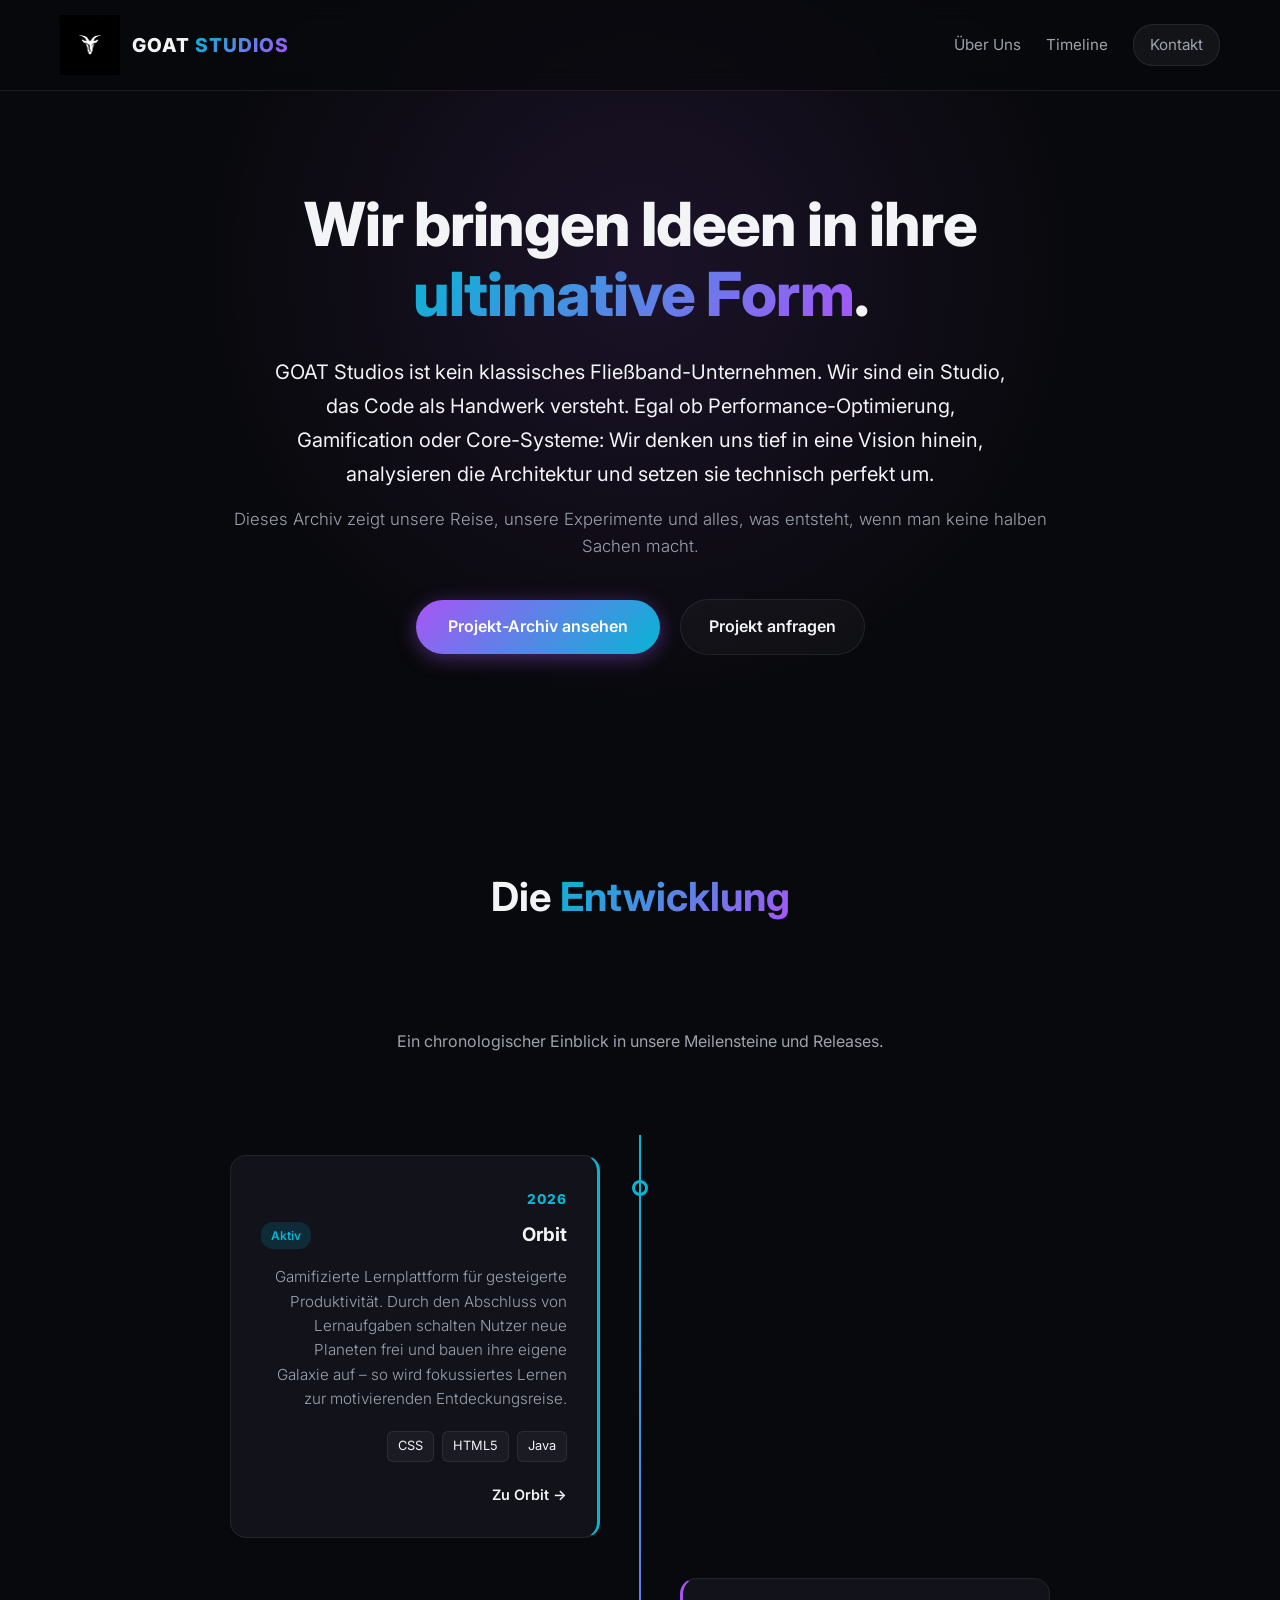
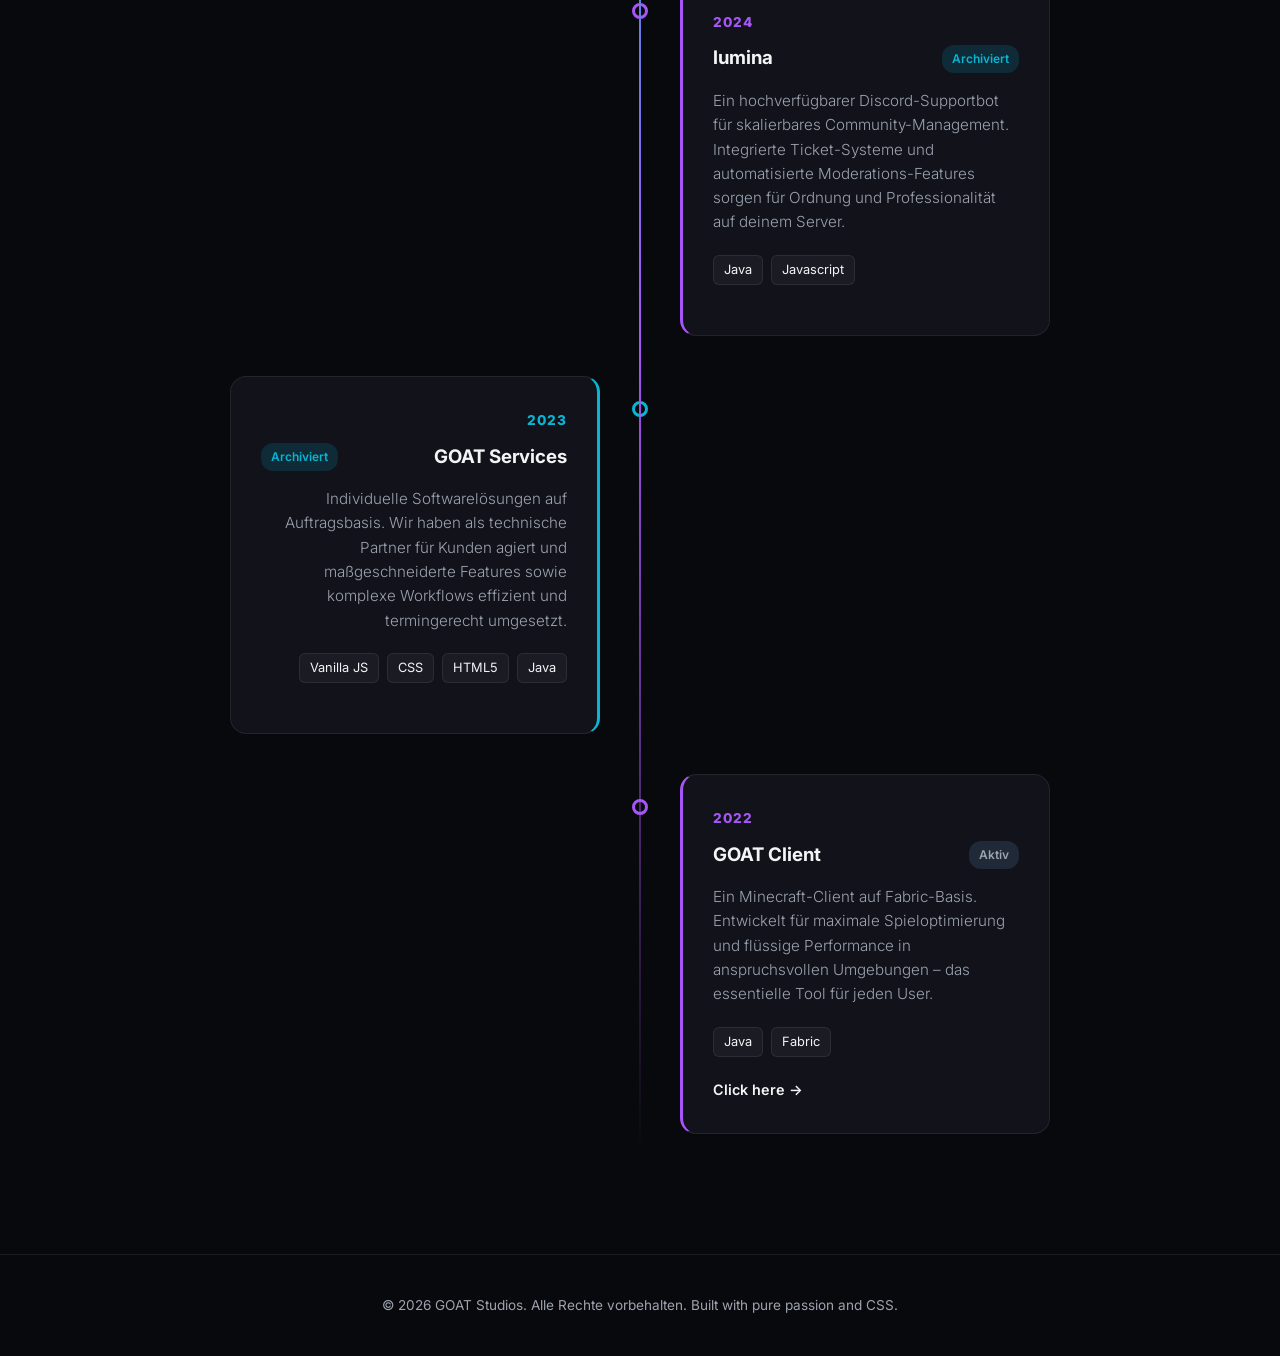
==== index.html @ 2783569a "Added Website" ====
<!DOCTYPE html>
<html lang="de">
<head>
    <meta charset="UTF-8">
    <meta name="viewport" content="width=device-width, initial-scale=1.0">
    <title>GOAT Studios | Innovation durch Code</title>
    <link rel="stylesheet" href="style.css">
    <link href="https://fonts.googleapis.com/css2?family=Inter:wght@300;400;600;800&display=swap" rel="stylesheet">
</head>
<body>

    <header class="main-header">
        <div class="header-container">
            <div class="logo-area">
                <img src="GOAT StudiosNOTEXT.png" alt="GOAT Studios Logo" class="logo">
                <span class="brand-name">GOAT <span class="text-gradient">STUDIOS</span></span>
            </div>
            <nav class="nav-links">
                <a href="#about">Über Uns</a>
                <a href="#timeline">Timeline</a>
                <a href="#contact" class="btn-sm">Kontakt</a>
            </nav>
        </div>
    </header>

    <main>
        <section id="about" class="hero-section">
            <div class="hero-content">
                <h2 class="hero-title">Wir bringen Ideen in ihre <span class="text-gradient">ultimative Form</span>.</h2>
                <p class="hero-subtitle">
                    GOAT Studios ist kein klassisches Fließband-Unternehmen. Wir sind ein Studio, das Code als Handwerk versteht. Egal ob Performance-Optimierung, Gamification oder Core-Systeme: Wir denken uns tief in eine Vision hinein, analysieren die Architektur und setzen sie technisch perfekt um. 
                </p>
                <p class="hero-tagline">
                    Dieses Archiv zeigt unsere Reise, unsere Experimente und alles, was entsteht, wenn man keine halben Sachen macht.
                </p>
                <div class="hero-buttons">
                    <a href="#timeline" class="cta-button">Projekt-Archiv ansehen</a>
                    <a href="mailto:deine-mail@goatstudios.com" class="btn-sm hero-contact-btn">Projekt anfragen</a>
                </div>
            </div>
        </section>

        <section id="timeline" class="timeline-section">
            <div class="section-header">
                <h2 class="section-title">Die <span class="text-gradient">Entwicklung</span></h2>
                <p>Ein chronologischer Einblick in unsere Meilensteine und Releases.</p>
            </div>

            <div class="timeline">

                <div class="timeline-item left">
                    <div class="timeline-dot"></div>
                    <div class="content-card">
                        <span class="year-badge">2026</span>
                        <div class="card-header">
                            <h3>Orbit</h3>
                            <span class="status-badge active">Aktiv</span>
                        </div>
                        <p class="project-desc">
                            Gamifizierte Lernplattform für gesteigerte Produktivität. Durch den Abschluss von Lernaufgaben schalten Nutzer neue Planeten frei und bauen ihre eigene Galaxie auf – so wird fokussiertes Lernen zur motivierenden Entdeckungsreise.
                        </p>
                        <div class="tech-stack">
                            <span>CSS</span>
                            <span>HTML5</span>
                            <span>Java</span>
                        </div>
                        <a href="#" class="project-link">Zu Orbit &rarr;</a>
                    </div>
                </div>
                
                <div class="timeline-item right">
                    <div class="timeline-dot"></div>
                    <div class="content-card">
                        <span class="year-badge">2024</span>
                        <div class="card-header">
                            <h3>lumina</h3>
                            <span class="status-badge active">Archiviert</span>
                        </div>
                        <p class="project-desc">
                            Ein hochverfügbarer Discord-Supportbot für skalierbares Community-Management. Integrierte Ticket-Systeme und automatisierte Moderations-Features sorgen für Ordnung und Professionalität auf deinem Server.
                        </p>
                        <div class="tech-stack">
                            <span>Java</span>
                            <span>Javascript</span>
                        </div>
                    </div>
                </div>

                <div class="timeline-item left">
                    <div class="timeline-dot"></div>
                    <div class="content-card">
                        <span class="year-badge">2023</span>
                        <div class="card-header">
                            <h3>GOAT Services</h3>
                            <span class="status-badge active">Archiviert</span>
                        </div>
                        <p class="project-desc">
                            Individuelle Softwarelösungen auf Auftragsbasis. Wir haben als technische Partner für Kunden agiert und maßgeschneiderte Features sowie komplexe Workflows effizient und termingerecht umgesetzt.
                        </p>
                        <div class="tech-stack">
                            <span>Vanilla JS</span>
                            <span>CSS</span>
                            <span>HTML5</span>
                            <span>Java</span>
                        </div>
                    </div>
                </div>

                <div class="timeline-item right">
                    <div class="timeline-dot"></div>
                    <div class="content-card">
                        <span class="year-badge">2022</span>
                        <div class="card-header">
                            <h3>GOAT Client</h3>
                            <span class="status-badge archived">Aktiv</span>
                        </div>
                        <p class="project-desc">
                            Ein Minecraft-Client auf Fabric-Basis. Entwickelt für maximale Spieloptimierung und flüssige Performance in anspruchsvollen Umgebungen – das essentielle Tool für jeden User.
                        </p>
                        <div class="tech-stack">
                            <span>Java</span>
                            <span>Fabric</span>
                        </div>
                        <a href="https://www.goatclient.com/" class="project-link">Click here &rarr;</a>
                    </div>
                </div>

            </div>
        </section>
    </main>

    <footer>
        <p>&copy; 2026 GOAT Studios. Alle Rechte vorbehalten. Built with pure passion and CSS.</p>
    </footer>

    <script src="script.js"></script>
</body>
</html>
---- style.css ----
/* --- Global Reset & Variablen --- */
:root {
    --bg-dark: #08090c;
    --bg-card: rgba(22, 24, 33, 0.7);
    --bg-card-hover: rgba(28, 31, 43, 0.9);
    --border-color: rgba(255, 255, 255, 0.08);
    
    --text-main: #f3f4f6;
    --text-muted: #9ca3af;
    
    --purple: #a855f7;
    --cyan: #06b6d4;
    --gray-dark: #1f2937;
    
    --glow-purple: rgba(168, 85, 247, 0.4);
    --glow-cyan: rgba(6, 182, 212, 0.4);
}

* {
    box-sizing: border-box;
    margin: 0;
    padding: 0;
    scroll-behavior: smooth;
}

body {
    background-color: var(--bg-dark);
    color: var(--text-main);
    font-family: 'Inter', sans-serif;
    overflow-x: hidden;
    line-height: 1.6;
}

/* Custom Scrollbar */
::-webkit-scrollbar { width: 8px; }
::-webkit-scrollbar-track { background: var(--bg-dark); }
::-webkit-scrollbar-thumb { background: var(--gray-dark); border-radius: 4px; }
::-webkit-scrollbar-thumb:hover { background: var(--purple); }

/* --- Hilfsklassen --- */
.text-gradient {
    background: linear-gradient(135deg, var(--cyan), var(--purple));
    -webkit-background-clip: text;
    -webkit-text-fill-color: transparent;
}

/* --- Header & Navigation --- */
.main-header {
    position: fixed;
    top: 0; left: 0; width: 100%;
    z-index: 1000;
    background: rgba(8, 9, 12, 0.7);
    backdrop-filter: blur(12px);
    border-bottom: 1px solid var(--border-color);
}

.header-container {
    max-width: 1200px;
    margin: 0 auto;
    padding: 15px 20px;
    display: flex;
    justify-content: space-between;
    align-items: center;
}

.logo-area {
    display: flex;
    align-items: center;
    gap: 12px;
}

.logo {
    height: 60px;
    width: auto;
    filter: invert(1) brightness(1.2); /* Invertiert dein schwarzes Logo zu Weiß */
}

.brand-name {
    font-weight: 800;
    letter-spacing: 1px;
    font-size: 1.2rem;
}

.nav-links {
    display: flex;
    align-items: center;
    gap: 25px;
}

.nav-links a {
    color: var(--text-muted);
    text-decoration: none;
    font-size: 0.95rem;
    transition: color 0.3s;
}

.nav-links a:hover { color: var(--text-main); }

.btn-sm {
    background: rgba(255, 255, 255, 0.05);
    padding: 8px 16px;
    border-radius: 20px;
    border: 1px solid var(--border-color);
}

/* --- Hero Sektion --- */
.hero-section {
    min-height: 85vh; /* Etwas mehr Höhe für besseres Spacing */
    display: flex;
    align-items: center;
    justify-content: center;
    text-align: center;
    padding: 160px 20px 80px 20px;
    background: radial-gradient(circle at 50% 35%, rgba(168, 85, 247, 0.12), transparent 55%);
}

.hero-content { 
    max-width: 850px; 
    display: flex;
    flex-direction: column;
    align-items: center;
}

.hero-title { 
    font-size: 3.8rem; 
    font-weight: 800; 
    line-height: 1.15; 
    margin-bottom: 25px; 
    letter-spacing: -1px;
}

.hero-subtitle { 
    color: var(--text-main); 
    font-size: 1.25rem; 
    margin-bottom: 15px; 
    font-weight: 400; 
    line-height: 1.7;
    max-width: 750px;
}

.hero-tagline {
    color: var(--text-muted);
    font-size: 1.05rem;
    font-weight: 300;
    margin-bottom: 40px;
}

.hero-buttons {
    display: flex;
    align-items: center;
    gap: 20px;
}

.hero-contact-btn {
    padding: 14px 28px !important;
    border-radius: 30px !important;
    text-decoration: none;
    font-weight: 600;
    color: var(--text-main) !important;
    transition: all 0.3s ease;
    background: rgba(255, 255, 255, 0.03);
}

.hero-contact-btn:hover {
    background: rgba(255, 255, 255, 0.08);
    border-color: var(--cyan);
    box-shadow: 0 0 15px var(--glow-cyan);
}

.cta-button {
    background: linear-gradient(135deg, var(--purple), var(--cyan));
    color: #fff;
    padding: 14px 32px;
    border-radius: 30px;
    text-decoration: none;
    font-weight: 600;
    box-shadow: 0 4px 20px var(--glow-purple);
    transition: transform 0.3s, box-shadow 0.3s;
    display: inline-block;
}

.cta-button:hover {
    transform: translateY(-3px);
    box-shadow: 0 6px 25px var(--glow-cyan);
}

/* --- Timeline Sektion --- */
.timeline-section { max-width: 1100px; margin: 0 auto; padding: 100px 20px; }
.section-header { text-align: center; margin-bottom: 80px; }
.section-header h2 { font-size: 2.5rem; margin-bottom: 100px; }
.section-header p { color: var(--text-muted); }

/* Das eigentliche Timeline-Gerüst */
.timeline {
    position: relative;
    max-width: 900px;
    margin: 0 auto;
}

/* Die vertikale Center-Linie */
.timeline::after {
    content: '';
    position: absolute;
    width: 2px;
    background: linear-gradient(to bottom, var(--cyan), var(--purple), transparent);
    top: 0; bottom: 0; left: 50%;
    transform: translateX(-50%);
}

.timeline-item {
    position: relative;
    width: 50%;
    padding: 20px 40px;
    opacity: 0; /* Für die JS-Animation */
    transform: translateY(40px);
    transition: all 0.8s cubic-bezier(0.25, 1, 0.5, 1);
}

.timeline-item.left { left: 0; text-align: right; }
.timeline-item.right { left: 50%; text-align: left; }

/* Timeline Punkte auf der Linie */
.timeline-dot {
    position: absolute;
    width: 16px;
    height: 16px;
    border-radius: 50%;
    background: var(--bg-dark);
    border: 3px solid var(--cyan);
    top: 45px;
    z-index: 10;
    transition: background 0.3s, transform 0.3s;
}

.timeline-item.left .timeline-dot { right: -8px; }
.timeline-item.right .timeline-dot { left: -8px; border-color: var(--purple); }

/* Cards Design */
.content-card {
    background: var(--bg-card);
    padding: 30px;
    border-radius: 16px;
    border: 1px solid var(--border-color);
    position: relative;
    transition: all 0.4s ease;
    backdrop-filter: blur(6px);
}

.timeline-item.left .content-card { border-right: 3px solid var(--cyan); }
.timeline-item.right .content-card { border-left: 3px solid var(--purple); }

/* Hover Effekte */
.timeline-item:hover .content-card {
    transform: translateY(-5px);
    background: var(--bg-card-hover);
    box-shadow: 0 10px 30px rgba(0, 0, 0, 0.5);
}

.timeline-item.left:hover .timeline-dot { background: var(--cyan); transform: scale(1.3); }
.timeline-item.right:hover .timeline-dot { background: var(--purple); transform: scale(1.3); }

/* Card Internals */
.year-badge {
    font-size: 0.85rem;
    font-weight: 800;
    color: var(--cyan);
    letter-spacing: 1px;
    display: inline-block;
    margin-bottom: 10px;
}
.timeline-item.right .year-badge { color: var(--purple); }

.card-header {
    display: flex;
    justify-content: space-between;
    align-items: center;
    gap: 15px;
    margin-bottom: 15px;
}

.timeline-item.left .card-header { flex-direction: row-reverse; }

.status-badge {
    font-size: 0.75rem;
    padding: 4px 10px;
    border-radius: 12px;
    font-weight: 600;
}
.status-badge.active { background: rgba(6, 182, 212, 0.15); color: var(--cyan); }
.status-badge.archived { background: var(--gray-dark); color: var(--text-muted); }

.project-desc { color: var(--text-muted); font-size: 0.95rem; margin-bottom: 20px; font-weight: 300; }

.tech-stack {
    display: flex;
    gap: 8px;
    flex-wrap: wrap;
    margin-bottom: 20px;
}
.timeline-item.left .tech-stack { justify-content: flex-end; }

.tech-stack span {
    background: rgba(255, 255, 255, 0.04);
    border: 1px solid var(--border-color);
    padding: 4px 10px;
    border-radius: 6px;
    font-size: 0.8rem;
    color: var(--text-main);
}

.project-link {
    color: var(--text-main);
    text-decoration: none;
    font-size: 0.9rem;
    font-weight: 600;
    transition: opacity 0.3s;
}
.project-link:hover { opacity: 0.7; }

/* JS Trigger Klasse */
.timeline-item.visible {
    opacity: 1;
    transform: translateY(0);
}

/* --- Footer --- */
footer {
    text-align: center;
    padding: 40px 20px;
    border-top: 1px solid var(--border-color);
    color: var(--text-muted);
    font-size: 0.85rem;
}

/* --- Responsive Media Queries (Mobile First für die Timeline) --- */
@media screen and (max-width: 768px) {
    .hero-title { font-size: 2.5rem; }
    .hero-subtitle { font-size: 1.1rem; }
    .hero-buttons { flex-direction: column; width: 100%; gap: 15px; }
    .cta-button, .hero-contact-btn { width: 100%; text-align: center; }
    
    .timeline::after { left: 20px; } /* Linie nach ganz links verschieben */
    
    .timeline-item {
        width: 100%;
        padding-left: 55px;
        padding-right: 0;
        text-align: left !important;
    }
    
    .timeline-item.right { left: 0; }
    
    .timeline-dot { left: 12px !important; top: 45px; }
    
    .timeline-item.left .content-card { border-right: none; border-left: 3px solid var(--cyan); }
    .timeline-item.left .card-header, .timeline-item.left .tech-stack { flex-direction: row; justify-content: flex-start; }
    
    .header-container { flex-direction: column; gap: 15px; }
}
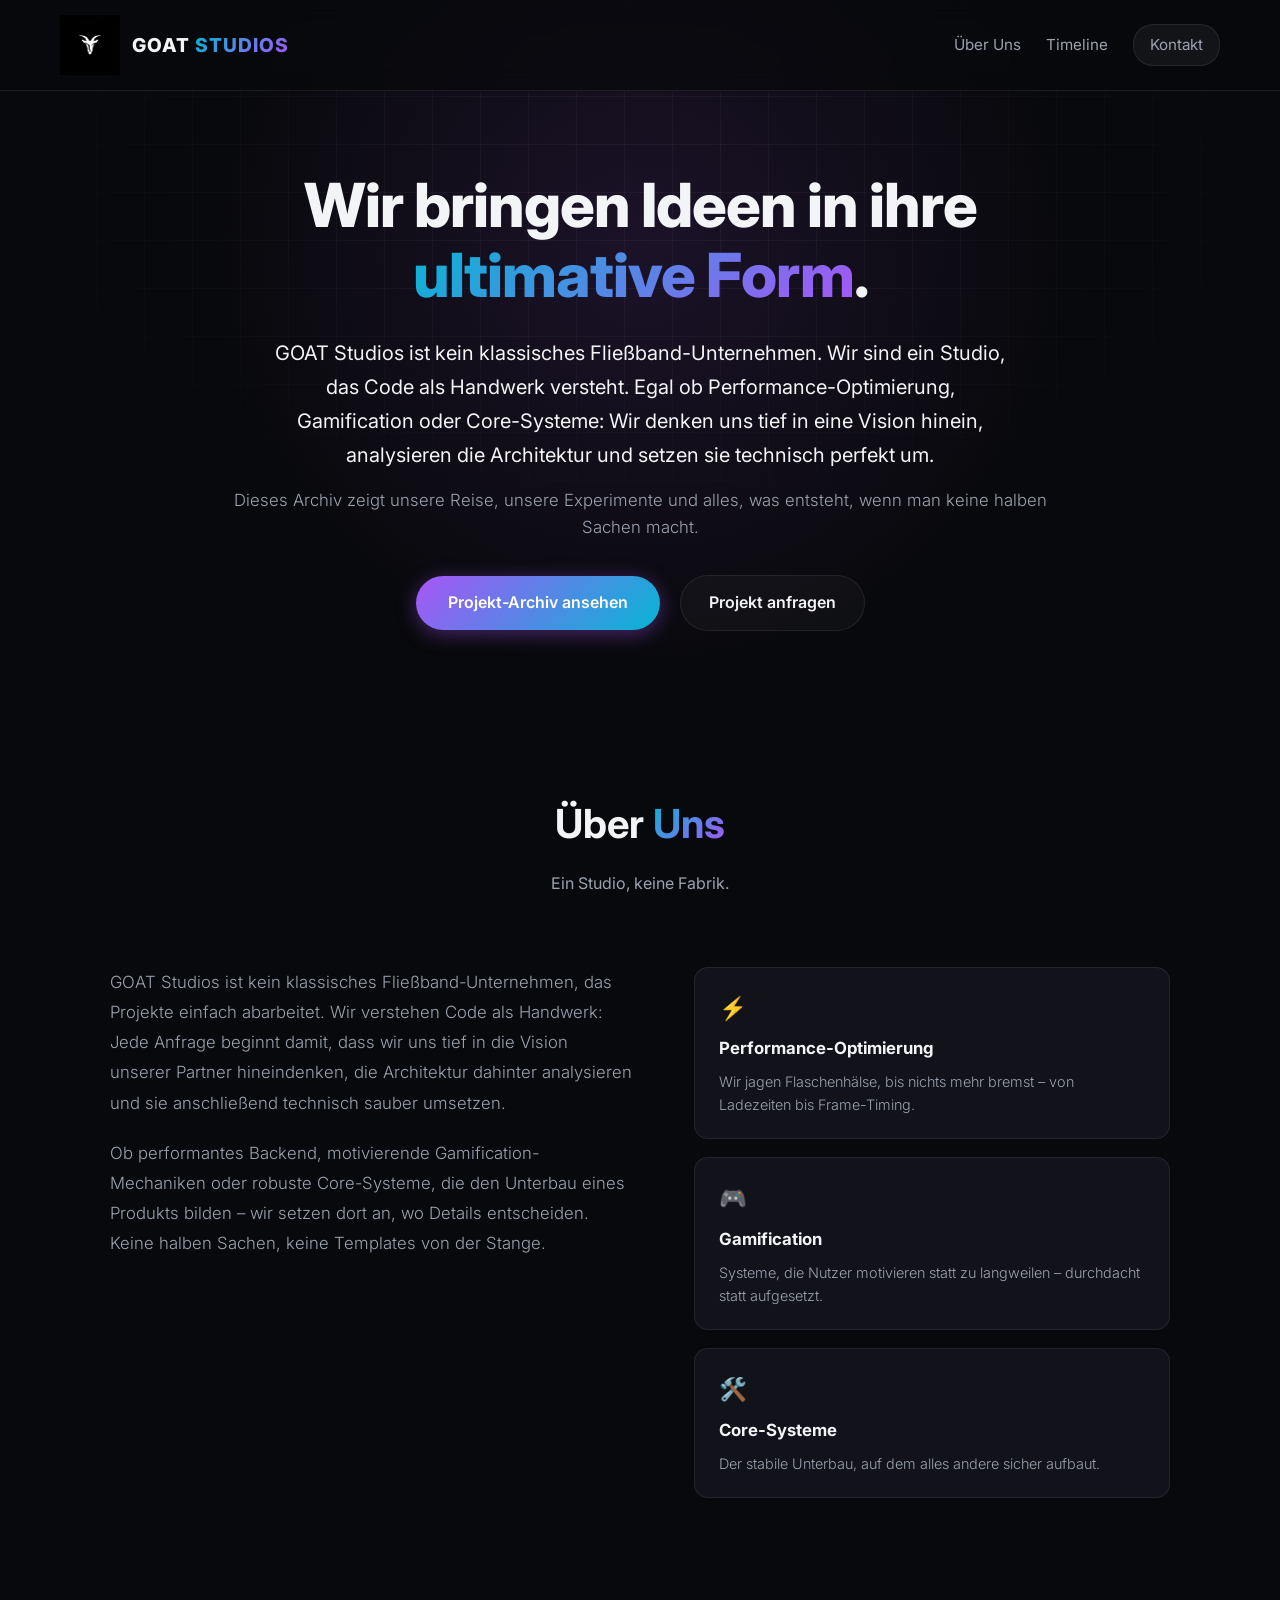
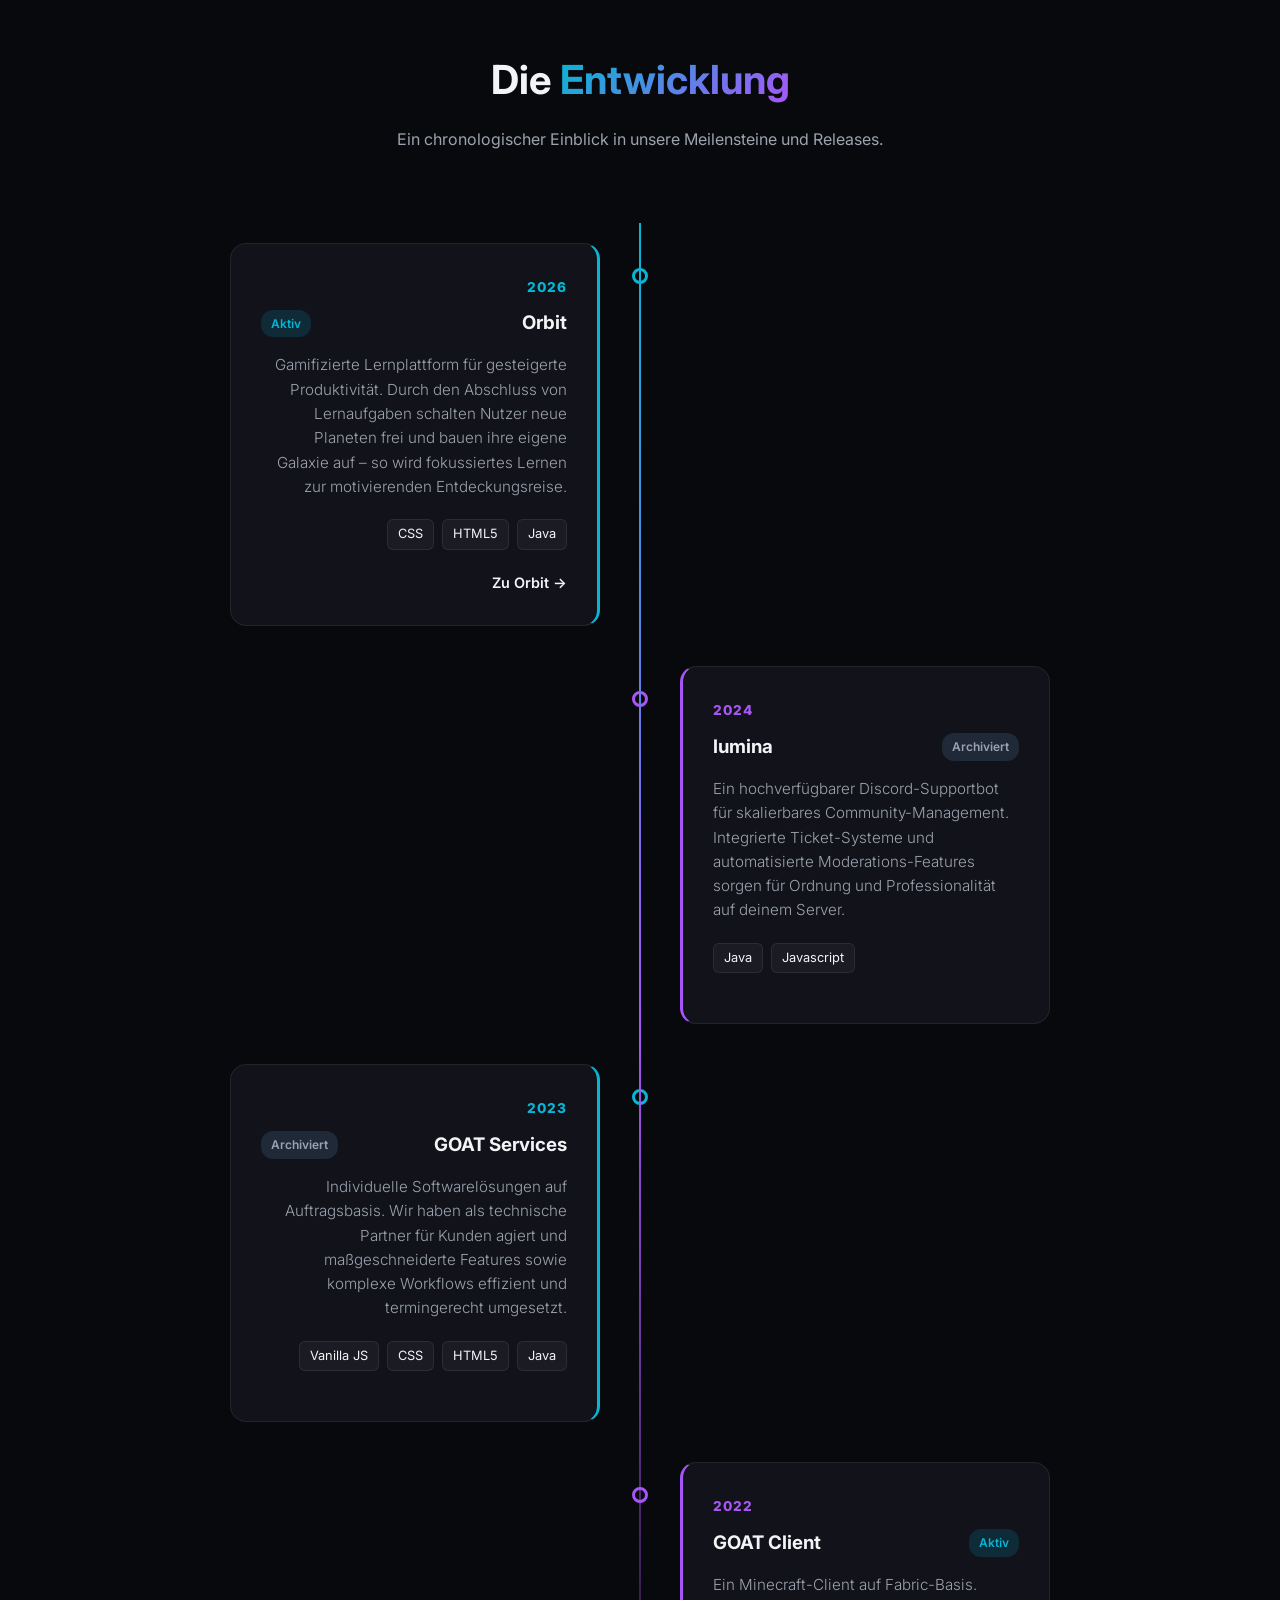
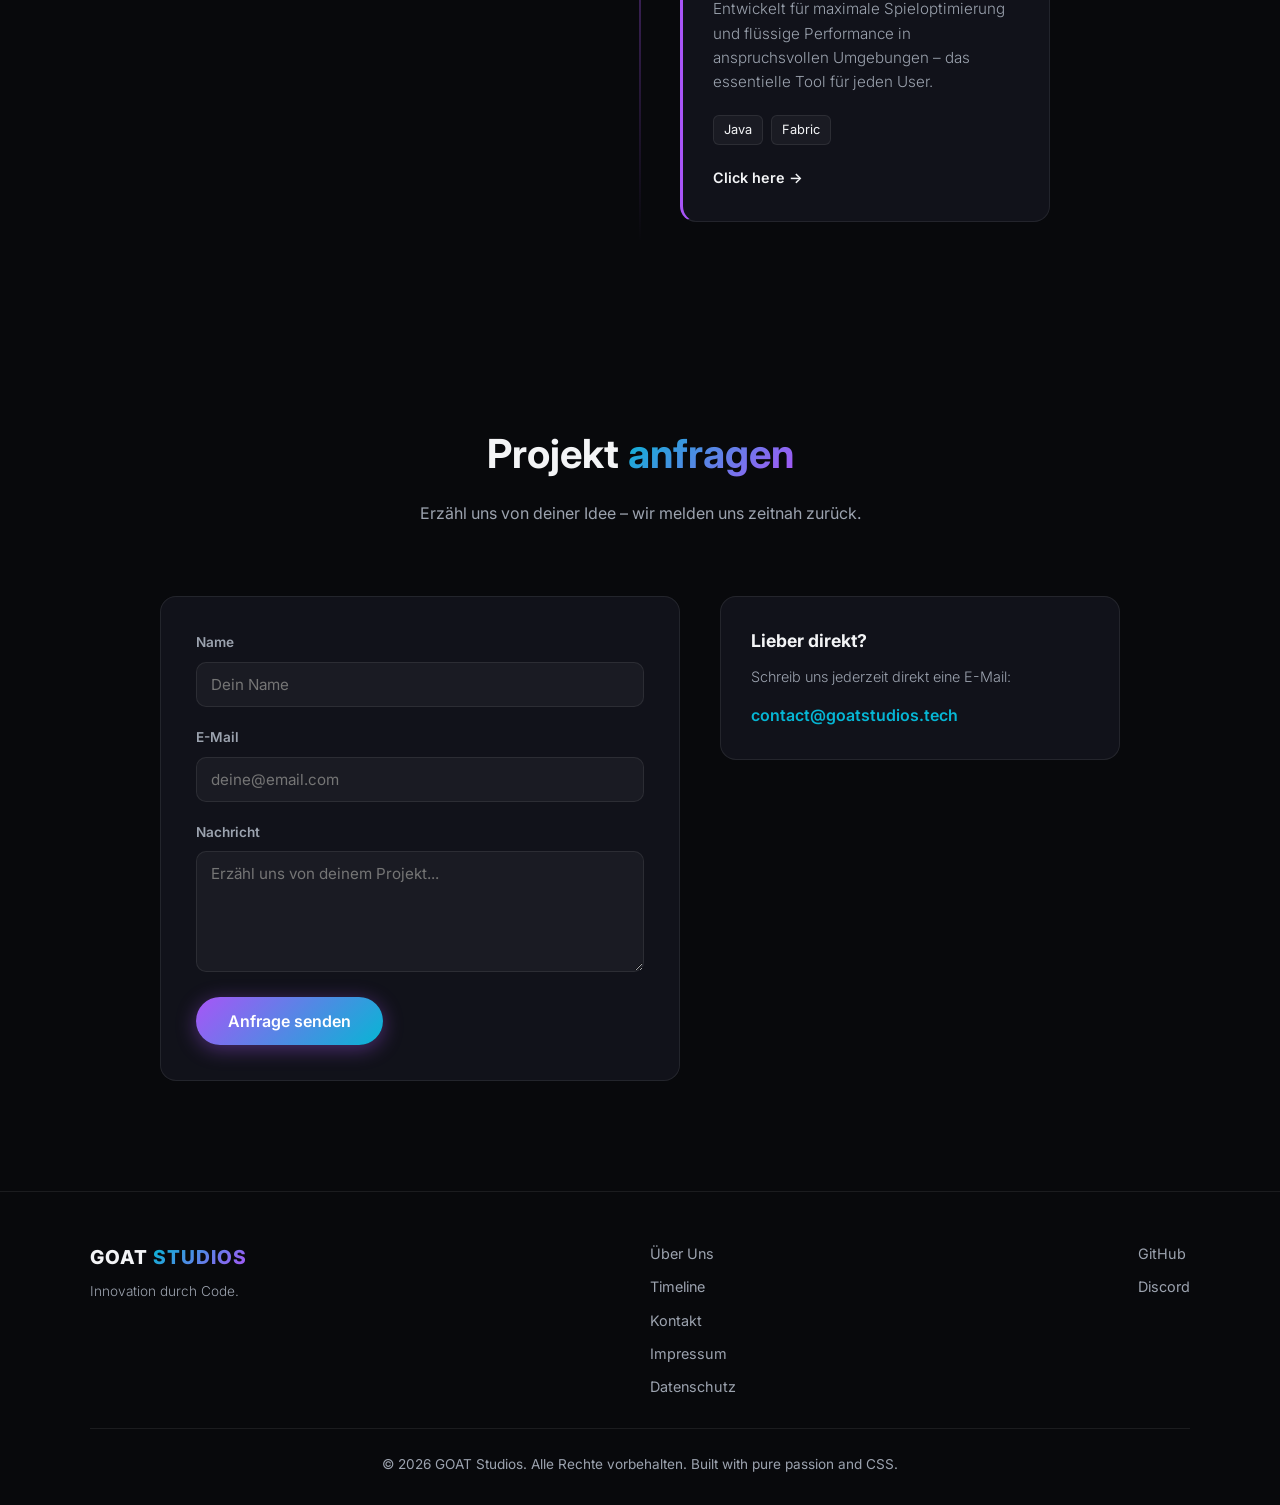
==== commit 76287d7d: "Version 1.1" ====
--- a/index.html
+++ b/index.html
@@ -4,6 +4,7 @@
     <meta charset="UTF-8">
     <meta name="viewport" content="width=device-width, initial-scale=1.0">
     <title>GOAT Studios | Innovation durch Code</title>
+    <meta name="description" content="GOAT Studios – ein Studio, das Code als Handwerk versteht. Performance-Optimierung, Gamification und Core-Systeme.">
     <link rel="stylesheet" href="style.css">
     <link href="https://fonts.googleapis.com/css2?family=Inter:wght@300;400;600;800&display=swap" rel="stylesheet">
 </head>
@@ -12,7 +13,7 @@
     <header class="main-header">
         <div class="header-container">
             <div class="logo-area">
-                <img src="GOAT StudiosNOTEXT.png" alt="GOAT Studios Logo" class="logo">
+                <img src="GOAT_StudiosNOTEXT.png" alt="GOAT Studios Logo" class="logo">
                 <span class="brand-name">GOAT <span class="text-gradient">STUDIOS</span></span>
             </div>
             <nav class="nav-links">
@@ -24,18 +25,55 @@
     </header>
 
     <main>
-        <section id="about" class="hero-section">
+        <section id="hero" class="hero-section">
+            <div class="hero-bg-grid"></div>
             <div class="hero-content">
                 <h2 class="hero-title">Wir bringen Ideen in ihre <span class="text-gradient">ultimative Form</span>.</h2>
                 <p class="hero-subtitle">
-                    GOAT Studios ist kein klassisches Fließband-Unternehmen. Wir sind ein Studio, das Code als Handwerk versteht. Egal ob Performance-Optimierung, Gamification oder Core-Systeme: Wir denken uns tief in eine Vision hinein, analysieren die Architektur und setzen sie technisch perfekt um. 
+                    GOAT Studios ist kein klassisches Fließband-Unternehmen. Wir sind ein Studio, das Code als Handwerk versteht. Egal ob Performance-Optimierung, Gamification oder Core-Systeme: Wir denken uns tief in eine Vision hinein, analysieren die Architektur und setzen sie technisch perfekt um.
                 </p>
                 <p class="hero-tagline">
                     Dieses Archiv zeigt unsere Reise, unsere Experimente und alles, was entsteht, wenn man keine halben Sachen macht.
                 </p>
                 <div class="hero-buttons">
                     <a href="#timeline" class="cta-button">Projekt-Archiv ansehen</a>
-                    <a href="mailto:deine-mail@goatstudios.com" class="btn-sm hero-contact-btn">Projekt anfragen</a>
+                    <a href="#contact" class="btn-sm hero-contact-btn">Projekt anfragen</a>
+                </div>
+            </div>
+        </section>
+
+        <section id="about" class="about-section">
+            <div class="section-header">
+                <h2 class="section-title">Über <span class="text-gradient">Uns</span></h2>
+                <p>Ein Studio, keine Fabrik.</p>
+            </div>
+
+            <div class="about-grid">
+                <div class="about-text">
+                    <p>
+                        GOAT Studios ist kein klassisches Fließband-Unternehmen, das Projekte einfach abarbeitet. Wir verstehen Code als Handwerk: Jede Anfrage beginnt damit, dass wir uns tief in die Vision unserer Partner hineindenken, die Architektur dahinter analysieren und sie anschließend technisch sauber umsetzen.
+                    </p>
+                    <p>
+                        Ob performantes Backend, motivierende Gamification-Mechaniken oder robuste Core-Systeme, die den Unterbau eines Produkts bilden – wir setzen dort an, wo Details entscheiden. Keine halben Sachen, keine Templates von der Stange.
+                    </p>
+                </div>
+
+                <div class="about-pillars">
+                    <div class="pillar-card">
+                        <span class="pillar-icon">⚡</span>
+                        <h3>Performance-Optimierung</h3>
+                        <p>Wir jagen Flaschenhälse, bis nichts mehr bremst – von Ladezeiten bis Frame-Timing.</p>
+                    </div>
+                    <div class="pillar-card">
+                        <span class="pillar-icon">🎮</span>
+                        <h3>Gamification</h3>
+                        <p>Systeme, die Nutzer motivieren statt zu langweilen – durchdacht statt aufgesetzt.</p>
+                    </div>
+                    <div class="pillar-card">
+                        <span class="pillar-icon">🛠️</span>
+                        <h3>Core-Systeme</h3>
+                        <p>Der stabile Unterbau, auf dem alles andere sicher aufbaut.</p>
+                    </div>
                 </div>
             </div>
         </section>
@@ -67,14 +105,14 @@
                         <a href="#" class="project-link">Zu Orbit &rarr;</a>
                     </div>
                 </div>
-                
+
                 <div class="timeline-item right">
                     <div class="timeline-dot"></div>
                     <div class="content-card">
                         <span class="year-badge">2024</span>
                         <div class="card-header">
                             <h3>lumina</h3>
-                            <span class="status-badge active">Archiviert</span>
+                            <span class="status-badge archived">Archiviert</span>
                         </div>
                         <p class="project-desc">
                             Ein hochverfügbarer Discord-Supportbot für skalierbares Community-Management. Integrierte Ticket-Systeme und automatisierte Moderations-Features sorgen für Ordnung und Professionalität auf deinem Server.
@@ -92,7 +130,7 @@
                         <span class="year-badge">2023</span>
                         <div class="card-header">
                             <h3>GOAT Services</h3>
-                            <span class="status-badge active">Archiviert</span>
+                            <span class="status-badge archived">Archiviert</span>
                         </div>
                         <p class="project-desc">
                             Individuelle Softwarelösungen auf Auftragsbasis. Wir haben als technische Partner für Kunden agiert und maßgeschneiderte Features sowie komplexe Workflows effizient und termingerecht umgesetzt.
@@ -112,7 +150,7 @@
                         <span class="year-badge">2022</span>
                         <div class="card-header">
                             <h3>GOAT Client</h3>
-                            <span class="status-badge archived">Aktiv</span>
+                            <span class="status-badge active">Aktiv</span>
                         </div>
                         <p class="project-desc">
                             Ein Minecraft-Client auf Fabric-Basis. Entwickelt für maximale Spieloptimierung und flüssige Performance in anspruchsvollen Umgebungen – das essentielle Tool für jeden User.
@@ -127,12 +165,62 @@
 
             </div>
         </section>
+
+        <section id="contact" class="contact-section">
+            <div class="section-header">
+                <h2 class="section-title">Projekt <span class="text-gradient">anfragen</span></h2>
+                <p>Erzähl uns von deiner Idee – wir melden uns zeitnah zurück.</p>
+            </div>
+
+            <div class="contact-wrapper">
+                <form id="contact-form" class="contact-form">
+                    <div class="form-group">
+                        <label for="name">Name</label>
+                        <input type="text" id="name" name="name" placeholder="Dein Name" required>
+                    </div>
+                    <div class="form-group">
+                        <label for="email">E-Mail</label>
+                        <input type="email" id="email" name="email" placeholder="deine@email.com" required>
+                    </div>
+                    <div class="form-group">
+                        <label for="message">Nachricht</label>
+                        <textarea id="message" name="message" rows="5" placeholder="Erzähl uns von deinem Projekt..." required></textarea>
+                    </div>
+                    <button type="submit" class="cta-button contact-submit">Anfrage senden</button>
+                </form>
+
+                <div class="contact-direct">
+                    <h3>Lieber direkt?</h3>
+                    <p>Schreib uns jederzeit direkt eine E-Mail:</p>
+                    <a href="mailto:contact@goatstudios.tech" class="contact-email">contact@goatstudios.tech</a>
+                </div>
+            </div>
+        </section>
     </main>
 
     <footer>
-        <p>&copy; 2026 GOAT Studios. Alle Rechte vorbehalten. Built with pure passion and CSS.</p>
+        <div class="footer-container">
+            <div class="footer-brand">
+                <span class="brand-name">GOAT <span class="text-gradient">STUDIOS</span></span>
+                <p class="footer-tagline">Innovation durch Code.</p>
+            </div>
+
+            <div class="footer-links">
+                <a href="#about">Über Uns</a>
+                <a href="#timeline">Timeline</a>
+                <a href="#contact">Kontakt</a>
+                <a href="impressum.html">Impressum</a>
+                <a href="datenschutz.html">Datenschutz</a>
+            </div>
+
+            <div class="footer-social">
+                <a href="#" aria-label="GitHub" class="social-link">GitHub</a>
+                <a href="#" aria-label="Discord" class="social-link">Discord</a>
+            </div>
+        </div>
+        <p class="footer-copy">&copy; <span id="current-year"></span> GOAT Studios. Alle Rechte vorbehalten. Built with pure passion and CSS.</p>
     </footer>
 
     <script src="script.js"></script>
 </body>
-</html>+</html>
--- a/style.css
+++ b/style.css
@@ -1,360 +1,594 @@
-/* --- Global Reset & Variablen --- */
-:root {
-    --bg-dark: #08090c;
-    --bg-card: rgba(22, 24, 33, 0.7);
-    --bg-card-hover: rgba(28, 31, 43, 0.9);
-    --border-color: rgba(255, 255, 255, 0.08);
-    
-    --text-main: #f3f4f6;
-    --text-muted: #9ca3af;
-    
-    --purple: #a855f7;
-    --cyan: #06b6d4;
-    --gray-dark: #1f2937;
-    
-    --glow-purple: rgba(168, 85, 247, 0.4);
-    --glow-cyan: rgba(6, 182, 212, 0.4);
-}
-
-* {
-    box-sizing: border-box;
-    margin: 0;
-    padding: 0;
-    scroll-behavior: smooth;
-}
-
-body {
-    background-color: var(--bg-dark);
-    color: var(--text-main);
-    font-family: 'Inter', sans-serif;
-    overflow-x: hidden;
-    line-height: 1.6;
-}
-
-/* Custom Scrollbar */
-::-webkit-scrollbar { width: 8px; }
-::-webkit-scrollbar-track { background: var(--bg-dark); }
-::-webkit-scrollbar-thumb { background: var(--gray-dark); border-radius: 4px; }
-::-webkit-scrollbar-thumb:hover { background: var(--purple); }
-
-/* --- Hilfsklassen --- */
-.text-gradient {
-    background: linear-gradient(135deg, var(--cyan), var(--purple));
-    -webkit-background-clip: text;
-    -webkit-text-fill-color: transparent;
-}
-
-/* --- Header & Navigation --- */
-.main-header {
-    position: fixed;
-    top: 0; left: 0; width: 100%;
-    z-index: 1000;
-    background: rgba(8, 9, 12, 0.7);
-    backdrop-filter: blur(12px);
-    border-bottom: 1px solid var(--border-color);
-}
-
-.header-container {
-    max-width: 1200px;
-    margin: 0 auto;
-    padding: 15px 20px;
-    display: flex;
-    justify-content: space-between;
-    align-items: center;
-}
-
-.logo-area {
-    display: flex;
-    align-items: center;
-    gap: 12px;
-}
-
-.logo {
-    height: 60px;
-    width: auto;
-    filter: invert(1) brightness(1.2); /* Invertiert dein schwarzes Logo zu Weiß */
-}
-
-.brand-name {
-    font-weight: 800;
-    letter-spacing: 1px;
-    font-size: 1.2rem;
-}
-
-.nav-links {
-    display: flex;
-    align-items: center;
-    gap: 25px;
-}
-
-.nav-links a {
-    color: var(--text-muted);
-    text-decoration: none;
-    font-size: 0.95rem;
-    transition: color 0.3s;
-}
-
-.nav-links a:hover { color: var(--text-main); }
-
-.btn-sm {
-    background: rgba(255, 255, 255, 0.05);
-    padding: 8px 16px;
-    border-radius: 20px;
-    border: 1px solid var(--border-color);
-}
-
-/* --- Hero Sektion --- */
-.hero-section {
-    min-height: 85vh; /* Etwas mehr Höhe für besseres Spacing */
-    display: flex;
-    align-items: center;
-    justify-content: center;
-    text-align: center;
-    padding: 160px 20px 80px 20px;
-    background: radial-gradient(circle at 50% 35%, rgba(168, 85, 247, 0.12), transparent 55%);
-}
-
-.hero-content { 
-    max-width: 850px; 
-    display: flex;
-    flex-direction: column;
-    align-items: center;
-}
-
-.hero-title { 
-    font-size: 3.8rem; 
-    font-weight: 800; 
-    line-height: 1.15; 
-    margin-bottom: 25px; 
-    letter-spacing: -1px;
-}
-
-.hero-subtitle { 
-    color: var(--text-main); 
-    font-size: 1.25rem; 
-    margin-bottom: 15px; 
-    font-weight: 400; 
-    line-height: 1.7;
-    max-width: 750px;
-}
-
-.hero-tagline {
-    color: var(--text-muted);
-    font-size: 1.05rem;
-    font-weight: 300;
-    margin-bottom: 40px;
-}
-
-.hero-buttons {
-    display: flex;
-    align-items: center;
-    gap: 20px;
-}
-
-.hero-contact-btn {
-    padding: 14px 28px !important;
-    border-radius: 30px !important;
-    text-decoration: none;
-    font-weight: 600;
-    color: var(--text-main) !important;
-    transition: all 0.3s ease;
-    background: rgba(255, 255, 255, 0.03);
-}
-
-.hero-contact-btn:hover {
-    background: rgba(255, 255, 255, 0.08);
-    border-color: var(--cyan);
-    box-shadow: 0 0 15px var(--glow-cyan);
-}
-
-.cta-button {
-    background: linear-gradient(135deg, var(--purple), var(--cyan));
-    color: #fff;
-    padding: 14px 32px;
-    border-radius: 30px;
-    text-decoration: none;
-    font-weight: 600;
-    box-shadow: 0 4px 20px var(--glow-purple);
-    transition: transform 0.3s, box-shadow 0.3s;
-    display: inline-block;
-}
-
-.cta-button:hover {
-    transform: translateY(-3px);
-    box-shadow: 0 6px 25px var(--glow-cyan);
-}
-
-/* --- Timeline Sektion --- */
-.timeline-section { max-width: 1100px; margin: 0 auto; padding: 100px 20px; }
-.section-header { text-align: center; margin-bottom: 80px; }
-.section-header h2 { font-size: 2.5rem; margin-bottom: 100px; }
-.section-header p { color: var(--text-muted); }
-
-/* Das eigentliche Timeline-Gerüst */
-.timeline {
-    position: relative;
-    max-width: 900px;
-    margin: 0 auto;
-}
-
-/* Die vertikale Center-Linie */
-.timeline::after {
-    content: '';
-    position: absolute;
-    width: 2px;
-    background: linear-gradient(to bottom, var(--cyan), var(--purple), transparent);
-    top: 0; bottom: 0; left: 50%;
-    transform: translateX(-50%);
-}
-
-.timeline-item {
-    position: relative;
-    width: 50%;
-    padding: 20px 40px;
-    opacity: 0; /* Für die JS-Animation */
-    transform: translateY(40px);
-    transition: all 0.8s cubic-bezier(0.25, 1, 0.5, 1);
-}
-
-.timeline-item.left { left: 0; text-align: right; }
-.timeline-item.right { left: 50%; text-align: left; }
-
-/* Timeline Punkte auf der Linie */
-.timeline-dot {
-    position: absolute;
-    width: 16px;
-    height: 16px;
-    border-radius: 50%;
-    background: var(--bg-dark);
-    border: 3px solid var(--cyan);
-    top: 45px;
-    z-index: 10;
-    transition: background 0.3s, transform 0.3s;
-}
-
-.timeline-item.left .timeline-dot { right: -8px; }
-.timeline-item.right .timeline-dot { left: -8px; border-color: var(--purple); }
-
-/* Cards Design */
-.content-card {
-    background: var(--bg-card);
-    padding: 30px;
-    border-radius: 16px;
-    border: 1px solid var(--border-color);
-    position: relative;
-    transition: all 0.4s ease;
-    backdrop-filter: blur(6px);
-}
-
-.timeline-item.left .content-card { border-right: 3px solid var(--cyan); }
-.timeline-item.right .content-card { border-left: 3px solid var(--purple); }
-
-/* Hover Effekte */
-.timeline-item:hover .content-card {
-    transform: translateY(-5px);
-    background: var(--bg-card-hover);
-    box-shadow: 0 10px 30px rgba(0, 0, 0, 0.5);
-}
-
-.timeline-item.left:hover .timeline-dot { background: var(--cyan); transform: scale(1.3); }
-.timeline-item.right:hover .timeline-dot { background: var(--purple); transform: scale(1.3); }
-
-/* Card Internals */
-.year-badge {
-    font-size: 0.85rem;
-    font-weight: 800;
-    color: var(--cyan);
-    letter-spacing: 1px;
-    display: inline-block;
-    margin-bottom: 10px;
-}
-.timeline-item.right .year-badge { color: var(--purple); }
-
-.card-header {
-    display: flex;
-    justify-content: space-between;
-    align-items: center;
-    gap: 15px;
-    margin-bottom: 15px;
-}
-
-.timeline-item.left .card-header { flex-direction: row-reverse; }
-
-.status-badge {
-    font-size: 0.75rem;
-    padding: 4px 10px;
-    border-radius: 12px;
-    font-weight: 600;
-}
-.status-badge.active { background: rgba(6, 182, 212, 0.15); color: var(--cyan); }
-.status-badge.archived { background: var(--gray-dark); color: var(--text-muted); }
-
-.project-desc { color: var(--text-muted); font-size: 0.95rem; margin-bottom: 20px; font-weight: 300; }
-
-.tech-stack {
-    display: flex;
-    gap: 8px;
-    flex-wrap: wrap;
-    margin-bottom: 20px;
-}
-.timeline-item.left .tech-stack { justify-content: flex-end; }
-
-.tech-stack span {
-    background: rgba(255, 255, 255, 0.04);
-    border: 1px solid var(--border-color);
-    padding: 4px 10px;
-    border-radius: 6px;
-    font-size: 0.8rem;
-    color: var(--text-main);
-}
-
-.project-link {
-    color: var(--text-main);
-    text-decoration: none;
-    font-size: 0.9rem;
-    font-weight: 600;
-    transition: opacity 0.3s;
-}
-.project-link:hover { opacity: 0.7; }
-
-/* JS Trigger Klasse */
-.timeline-item.visible {
-    opacity: 1;
-    transform: translateY(0);
-}
-
-/* --- Footer --- */
-footer {
-    text-align: center;
-    padding: 40px 20px;
-    border-top: 1px solid var(--border-color);
-    color: var(--text-muted);
-    font-size: 0.85rem;
-}
-
-/* --- Responsive Media Queries (Mobile First für die Timeline) --- */
-@media screen and (max-width: 768px) {
-    .hero-title { font-size: 2.5rem; }
-    .hero-subtitle { font-size: 1.1rem; }
-    .hero-buttons { flex-direction: column; width: 100%; gap: 15px; }
-    .cta-button, .hero-contact-btn { width: 100%; text-align: center; }
-    
-    .timeline::after { left: 20px; } /* Linie nach ganz links verschieben */
-    
-    .timeline-item {
-        width: 100%;
-        padding-left: 55px;
-        padding-right: 0;
-        text-align: left !important;
-    }
-    
-    .timeline-item.right { left: 0; }
-    
-    .timeline-dot { left: 12px !important; top: 45px; }
-    
-    .timeline-item.left .content-card { border-right: none; border-left: 3px solid var(--cyan); }
-    .timeline-item.left .card-header, .timeline-item.left .tech-stack { flex-direction: row; justify-content: flex-start; }
-    
-    .header-container { flex-direction: column; gap: 15px; }
-}
-
+/* --- Global Reset & Variablen --- */
+:root {
+    --bg-dark: #08090c;
+    --bg-card: rgba(22, 24, 33, 0.7);
+    --bg-card-hover: rgba(28, 31, 43, 0.9);
+    --border-color: rgba(255, 255, 255, 0.08);
+
+    --text-main: #f3f4f6;
+    --text-muted: #9ca3af;
+
+    --purple: #a855f7;
+    --cyan: #06b6d4;
+    --gray-dark: #1f2937;
+
+    --glow-purple: rgba(168, 85, 247, 0.4);
+    --glow-cyan: rgba(6, 182, 212, 0.4);
+}
+
+* {
+    box-sizing: border-box;
+    margin: 0;
+    padding: 0;
+    scroll-behavior: smooth;
+}
+
+body {
+    background-color: var(--bg-dark);
+    color: var(--text-main);
+    font-family: 'Inter', sans-serif;
+    overflow-x: hidden;
+    line-height: 1.6;
+}
+
+/* Custom Scrollbar */
+::-webkit-scrollbar { width: 8px; }
+::-webkit-scrollbar-track { background: var(--bg-dark); }
+::-webkit-scrollbar-thumb { background: var(--gray-dark); border-radius: 4px; }
+::-webkit-scrollbar-thumb:hover { background: var(--purple); }
+
+/* --- Hilfsklassen --- */
+.text-gradient {
+    background: linear-gradient(135deg, var(--cyan), var(--purple));
+    -webkit-background-clip: text;
+    -webkit-text-fill-color: transparent;
+}
+
+/* --- Header & Navigation --- */
+.main-header {
+    position: fixed;
+    top: 0; left: 0; width: 100%;
+    z-index: 1000;
+    background: rgba(8, 9, 12, 0.7);
+    backdrop-filter: blur(12px);
+    border-bottom: 1px solid var(--border-color);
+}
+
+.header-container {
+    max-width: 1200px;
+    margin: 0 auto;
+    padding: 15px 20px;
+    display: flex;
+    justify-content: space-between;
+    align-items: center;
+}
+
+.logo-area {
+    display: flex;
+    align-items: center;
+    gap: 12px;
+}
+
+.logo {
+    height: 60px;
+    width: auto;
+    filter: invert(1) brightness(1.2); /* Invertiert dein schwarzes Logo zu Weiß */
+}
+
+.brand-name {
+    font-weight: 800;
+    letter-spacing: 1px;
+    font-size: 1.2rem;
+}
+
+.nav-links {
+    display: flex;
+    align-items: center;
+    gap: 25px;
+}
+
+.nav-links a {
+    color: var(--text-muted);
+    text-decoration: none;
+    font-size: 0.95rem;
+    transition: color 0.3s;
+}
+
+.nav-links a:hover { color: var(--text-main); }
+
+.btn-sm {
+    background: rgba(255, 255, 255, 0.05);
+    padding: 8px 16px;
+    border-radius: 20px;
+    border: 1px solid var(--border-color);
+}
+
+/* --- Hero Sektion --- */
+.hero-section {
+    position: relative;
+    min-height: 78vh;
+    display: flex;
+    align-items: center;
+    justify-content: center;
+    text-align: center;
+    padding: 150px 20px 50px 20px;
+    background: radial-gradient(circle at 50% 35%, rgba(168, 85, 247, 0.12), transparent 55%);
+    overflow: hidden;
+}
+
+/* Subtile Grid-Textur statt purem Schwarz */
+.hero-bg-grid {
+    position: absolute;
+    inset: 0;
+    z-index: 0;
+    background-image:
+        linear-gradient(to right, rgba(255, 255, 255, 0.04) 1px, transparent 1px),
+        linear-gradient(to bottom, rgba(255, 255, 255, 0.04) 1px, transparent 1px);
+    background-size: 48px 48px;
+    -webkit-mask-image: radial-gradient(ellipse 70% 60% at 50% 30%, #000 20%, transparent 80%);
+    mask-image: radial-gradient(ellipse 70% 60% at 50% 30%, #000 20%, transparent 80%);
+    pointer-events: none;
+}
+
+.hero-content {
+    position: relative;
+    z-index: 1;
+    max-width: 850px;
+    display: flex;
+    flex-direction: column;
+    align-items: center;
+}
+
+.hero-title {
+    font-size: 3.8rem;
+    font-weight: 800;
+    line-height: 1.15;
+    margin-bottom: 25px;
+    letter-spacing: -1px;
+}
+
+.hero-subtitle {
+    color: var(--text-main);
+    font-size: 1.25rem;
+    margin-bottom: 15px;
+    font-weight: 400;
+    line-height: 1.7;
+    max-width: 750px;
+}
+
+.hero-tagline {
+    color: var(--text-muted);
+    font-size: 1.05rem;
+    font-weight: 300;
+    margin-bottom: 35px;
+}
+
+.hero-buttons {
+    display: flex;
+    align-items: center;
+    gap: 20px;
+}
+
+.hero-contact-btn {
+    padding: 14px 28px !important;
+    border-radius: 30px !important;
+    text-decoration: none;
+    font-weight: 600;
+    color: var(--text-main) !important;
+    transition: all 0.3s ease;
+    background: rgba(255, 255, 255, 0.03);
+}
+
+.hero-contact-btn:hover {
+    background: rgba(255, 255, 255, 0.08);
+    border-color: var(--cyan);
+    box-shadow: 0 0 15px var(--glow-cyan);
+}
+
+.cta-button {
+    background: linear-gradient(135deg, var(--purple), var(--cyan));
+    color: #fff;
+    padding: 14px 32px;
+    border-radius: 30px;
+    text-decoration: none;
+    font-weight: 600;
+    box-shadow: 0 4px 20px var(--glow-purple);
+    transition: transform 0.3s, box-shadow 0.3s;
+    display: inline-block;
+    border: none;
+    cursor: pointer;
+    font-family: inherit;
+    font-size: 1rem;
+}
+
+.cta-button:hover {
+    transform: translateY(-3px);
+    box-shadow: 0 6px 25px var(--glow-cyan);
+}
+
+/* --- Gemeinsame Section-Header-Styles --- */
+.section-header { text-align: center; margin-bottom: 70px; }
+.section-header h2 { font-size: 2.5rem; margin-bottom: 15px; }
+.section-header p { color: var(--text-muted); }
+
+/* --- About Sektion --- */
+.about-section {
+    max-width: 1100px;
+    margin: 0 auto;
+    padding: 90px 20px 60px 20px;
+}
+
+.about-grid {
+    display: grid;
+    grid-template-columns: 1.1fr 1fr;
+    gap: 60px;
+    align-items: start;
+}
+
+.about-text p {
+    color: var(--text-muted);
+    font-size: 1.05rem;
+    font-weight: 300;
+    margin-bottom: 20px;
+    line-height: 1.8;
+}
+
+.about-pillars {
+    display: flex;
+    flex-direction: column;
+    gap: 18px;
+}
+
+.pillar-card {
+    background: var(--bg-card);
+    border: 1px solid var(--border-color);
+    border-radius: 14px;
+    padding: 22px 24px;
+    transition: all 0.3s ease;
+}
+
+.pillar-card:hover {
+    background: var(--bg-card-hover);
+    transform: translateY(-3px);
+    border-color: var(--cyan);
+}
+
+.pillar-icon {
+    font-size: 1.4rem;
+    display: block;
+    margin-bottom: 10px;
+}
+
+.pillar-card h3 {
+    font-size: 1.05rem;
+    margin-bottom: 8px;
+}
+
+.pillar-card p {
+    color: var(--text-muted);
+    font-size: 0.9rem;
+    font-weight: 300;
+}
+
+/* --- Timeline Sektion --- */
+.timeline-section { max-width: 1100px; margin: 0 auto; padding: 90px 20px; }
+
+/* Das eigentliche Timeline-Gerüst */
+.timeline {
+    position: relative;
+    max-width: 900px;
+    margin: 0 auto;
+}
+
+/* Die vertikale Center-Linie */
+.timeline::after {
+    content: '';
+    position: absolute;
+    width: 2px;
+    background: linear-gradient(to bottom, var(--cyan), var(--purple), transparent);
+    top: 0; bottom: 0; left: 50%;
+    transform: translateX(-50%);
+}
+
+.timeline-item {
+    position: relative;
+    width: 50%;
+    padding: 20px 40px;
+    opacity: 0; /* Für die JS-Animation */
+    transform: translateY(40px);
+    transition: all 0.8s cubic-bezier(0.25, 1, 0.5, 1);
+}
+
+.timeline-item.left { left: 0; text-align: right; }
+.timeline-item.right { left: 50%; text-align: left; }
+
+/* Timeline Punkte auf der Linie */
+.timeline-dot {
+    position: absolute;
+    width: 16px;
+    height: 16px;
+    border-radius: 50%;
+    background: var(--bg-dark);
+    border: 3px solid var(--cyan);
+    top: 45px;
+    z-index: 10;
+    transition: background 0.3s, transform 0.3s;
+}
+
+.timeline-item.left .timeline-dot { right: -8px; }
+.timeline-item.right .timeline-dot { left: -8px; border-color: var(--purple); }
+
+/* Cards Design */
+.content-card {
+    background: var(--bg-card);
+    padding: 30px;
+    border-radius: 16px;
+    border: 1px solid var(--border-color);
+    position: relative;
+    transition: all 0.4s ease;
+    backdrop-filter: blur(6px);
+}
+
+.timeline-item.left .content-card { border-right: 3px solid var(--cyan); }
+.timeline-item.right .content-card { border-left: 3px solid var(--purple); }
+
+/* Hover Effekte */
+.timeline-item:hover .content-card {
+    transform: translateY(-5px);
+    background: var(--bg-card-hover);
+    box-shadow: 0 10px 30px rgba(0, 0, 0, 0.5);
+}
+
+.timeline-item.left:hover .timeline-dot { background: var(--cyan); transform: scale(1.3); }
+.timeline-item.right:hover .timeline-dot { background: var(--purple); transform: scale(1.3); }
+
+/* Card Internals */
+.year-badge {
+    font-size: 0.85rem;
+    font-weight: 800;
+    color: var(--cyan);
+    letter-spacing: 1px;
+    display: inline-block;
+    margin-bottom: 10px;
+}
+.timeline-item.right .year-badge { color: var(--purple); }
+
+.card-header {
+    display: flex;
+    justify-content: space-between;
+    align-items: center;
+    gap: 15px;
+    margin-bottom: 15px;
+}
+
+.timeline-item.left .card-header { flex-direction: row-reverse; }
+
+.status-badge {
+    font-size: 0.75rem;
+    padding: 4px 10px;
+    border-radius: 12px;
+    font-weight: 600;
+}
+.status-badge.active { background: rgba(6, 182, 212, 0.15); color: var(--cyan); }
+.status-badge.archived { background: var(--gray-dark); color: var(--text-muted); }
+
+.project-desc { color: var(--text-muted); font-size: 0.95rem; margin-bottom: 20px; font-weight: 300; }
+
+.tech-stack {
+    display: flex;
+    gap: 8px;
+    flex-wrap: wrap;
+    margin-bottom: 20px;
+}
+.timeline-item.left .tech-stack { justify-content: flex-end; }
+
+.tech-stack span {
+    background: rgba(255, 255, 255, 0.04);
+    border: 1px solid var(--border-color);
+    padding: 4px 10px;
+    border-radius: 6px;
+    font-size: 0.8rem;
+    color: var(--text-main);
+}
+
+.project-link {
+    color: var(--text-main);
+    text-decoration: none;
+    font-size: 0.9rem;
+    font-weight: 600;
+    transition: opacity 0.3s;
+}
+.project-link:hover { opacity: 0.7; }
+
+/* JS Trigger Klasse */
+.timeline-item.visible {
+    opacity: 1;
+    transform: translateY(0);
+}
+
+/* --- Kontakt Sektion --- */
+.contact-section {
+    max-width: 1000px;
+    margin: 0 auto;
+    padding: 90px 20px 110px 20px;
+}
+
+.contact-wrapper {
+    display: grid;
+    grid-template-columns: 1.3fr 1fr;
+    gap: 40px;
+    align-items: start;
+}
+
+.contact-form {
+    background: var(--bg-card);
+    border: 1px solid var(--border-color);
+    border-radius: 16px;
+    padding: 35px;
+    display: flex;
+    flex-direction: column;
+    gap: 20px;
+    backdrop-filter: blur(6px);
+}
+
+.form-group {
+    display: flex;
+    flex-direction: column;
+    gap: 8px;
+}
+
+.form-group label {
+    font-size: 0.85rem;
+    color: var(--text-muted);
+    font-weight: 600;
+}
+
+.form-group input,
+.form-group textarea {
+    background: rgba(255, 255, 255, 0.04);
+    border: 1px solid var(--border-color);
+    border-radius: 10px;
+    padding: 12px 14px;
+    color: var(--text-main);
+    font-family: inherit;
+    font-size: 0.95rem;
+    resize: vertical;
+    transition: border-color 0.3s, box-shadow 0.3s;
+}
+
+.form-group input:focus,
+.form-group textarea:focus {
+    outline: none;
+    border-color: var(--cyan);
+    box-shadow: 0 0 0 3px var(--glow-cyan);
+}
+
+.contact-submit {
+    align-self: flex-start;
+    margin-top: 5px;
+}
+
+.contact-direct {
+    background: var(--bg-card);
+    border: 1px solid var(--border-color);
+    border-radius: 16px;
+    padding: 30px;
+    height: fit-content;
+}
+
+.contact-direct h3 { margin-bottom: 10px; font-size: 1.1rem; }
+.contact-direct p { color: var(--text-muted); font-size: 0.9rem; margin-bottom: 15px; font-weight: 300; }
+
+.contact-email {
+    color: var(--cyan);
+    text-decoration: none;
+    font-weight: 600;
+    word-break: break-all;
+    transition: opacity 0.3s;
+}
+.contact-email:hover { opacity: 0.75; }
+
+/* --- Legal Pages (Impressum / Datenschutz) --- */
+.legal-section {
+    max-width: 800px;
+    margin: 0 auto;
+    padding: 150px 20px 100px 20px;
+}
+
+.legal-content h3 {
+    margin-top: 30px;
+    margin-bottom: 10px;
+    font-size: 1.1rem;
+    color: var(--text-main);
+}
+
+.legal-content p {
+    color: var(--text-muted);
+    font-weight: 300;
+    font-size: 0.95rem;
+    margin-bottom: 10px;
+}
+
+/* --- Footer --- */
+footer {
+    border-top: 1px solid var(--border-color);
+    padding: 50px 20px 30px 20px;
+}
+
+.footer-container {
+    max-width: 1100px;
+    margin: 0 auto;
+    display: flex;
+    flex-wrap: wrap;
+    justify-content: space-between;
+    align-items: flex-start;
+    gap: 30px;
+    padding-bottom: 30px;
+    border-bottom: 1px solid var(--border-color);
+}
+
+.footer-tagline {
+    color: var(--text-muted);
+    font-size: 0.85rem;
+    margin-top: 8px;
+    font-weight: 300;
+}
+
+.footer-links,
+.footer-social {
+    display: flex;
+    flex-direction: column;
+    gap: 10px;
+}
+
+.footer-links a,
+.footer-social a {
+    color: var(--text-muted);
+    text-decoration: none;
+    font-size: 0.9rem;
+    transition: color 0.3s;
+}
+
+.footer-links a:hover,
+.footer-social a:hover { color: var(--text-main); }
+
+.footer-copy {
+    text-align: center;
+    padding-top: 25px;
+    color: var(--text-muted);
+    font-size: 0.85rem;
+    max-width: 1100px;
+    margin: 0 auto;
+}
+
+/* --- Responsive Media Queries (Mobile First für die Timeline) --- */
+@media screen and (max-width: 768px) {
+    .hero-title { font-size: 2.5rem; }
+    .hero-subtitle { font-size: 1.1rem; }
+    .hero-buttons { flex-direction: column; width: 100%; gap: 15px; }
+    .cta-button, .hero-contact-btn { width: 100%; text-align: center; }
+
+    .about-grid { grid-template-columns: 1fr; gap: 40px; }
+
+    .contact-wrapper { grid-template-columns: 1fr; }
+
+    .timeline::after { left: 20px; } /* Linie nach ganz links verschieben */
+
+    .timeline-item {
+        width: 100%;
+        padding-left: 55px;
+        padding-right: 0;
+        text-align: left !important;
+    }
+
+    .timeline-item.right { left: 0; }
+
+    .timeline-dot { left: 12px !important; top: 45px; }
+
+    .timeline-item.left .content-card { border-right: none; border-left: 3px solid var(--cyan); }
+    .timeline-item.left .card-header, .timeline-item.left .tech-stack { flex-direction: row; justify-content: flex-start; }
+
+    .header-container { flex-direction: column; gap: 15px; }
+
+    .footer-container { flex-direction: column; }
+}
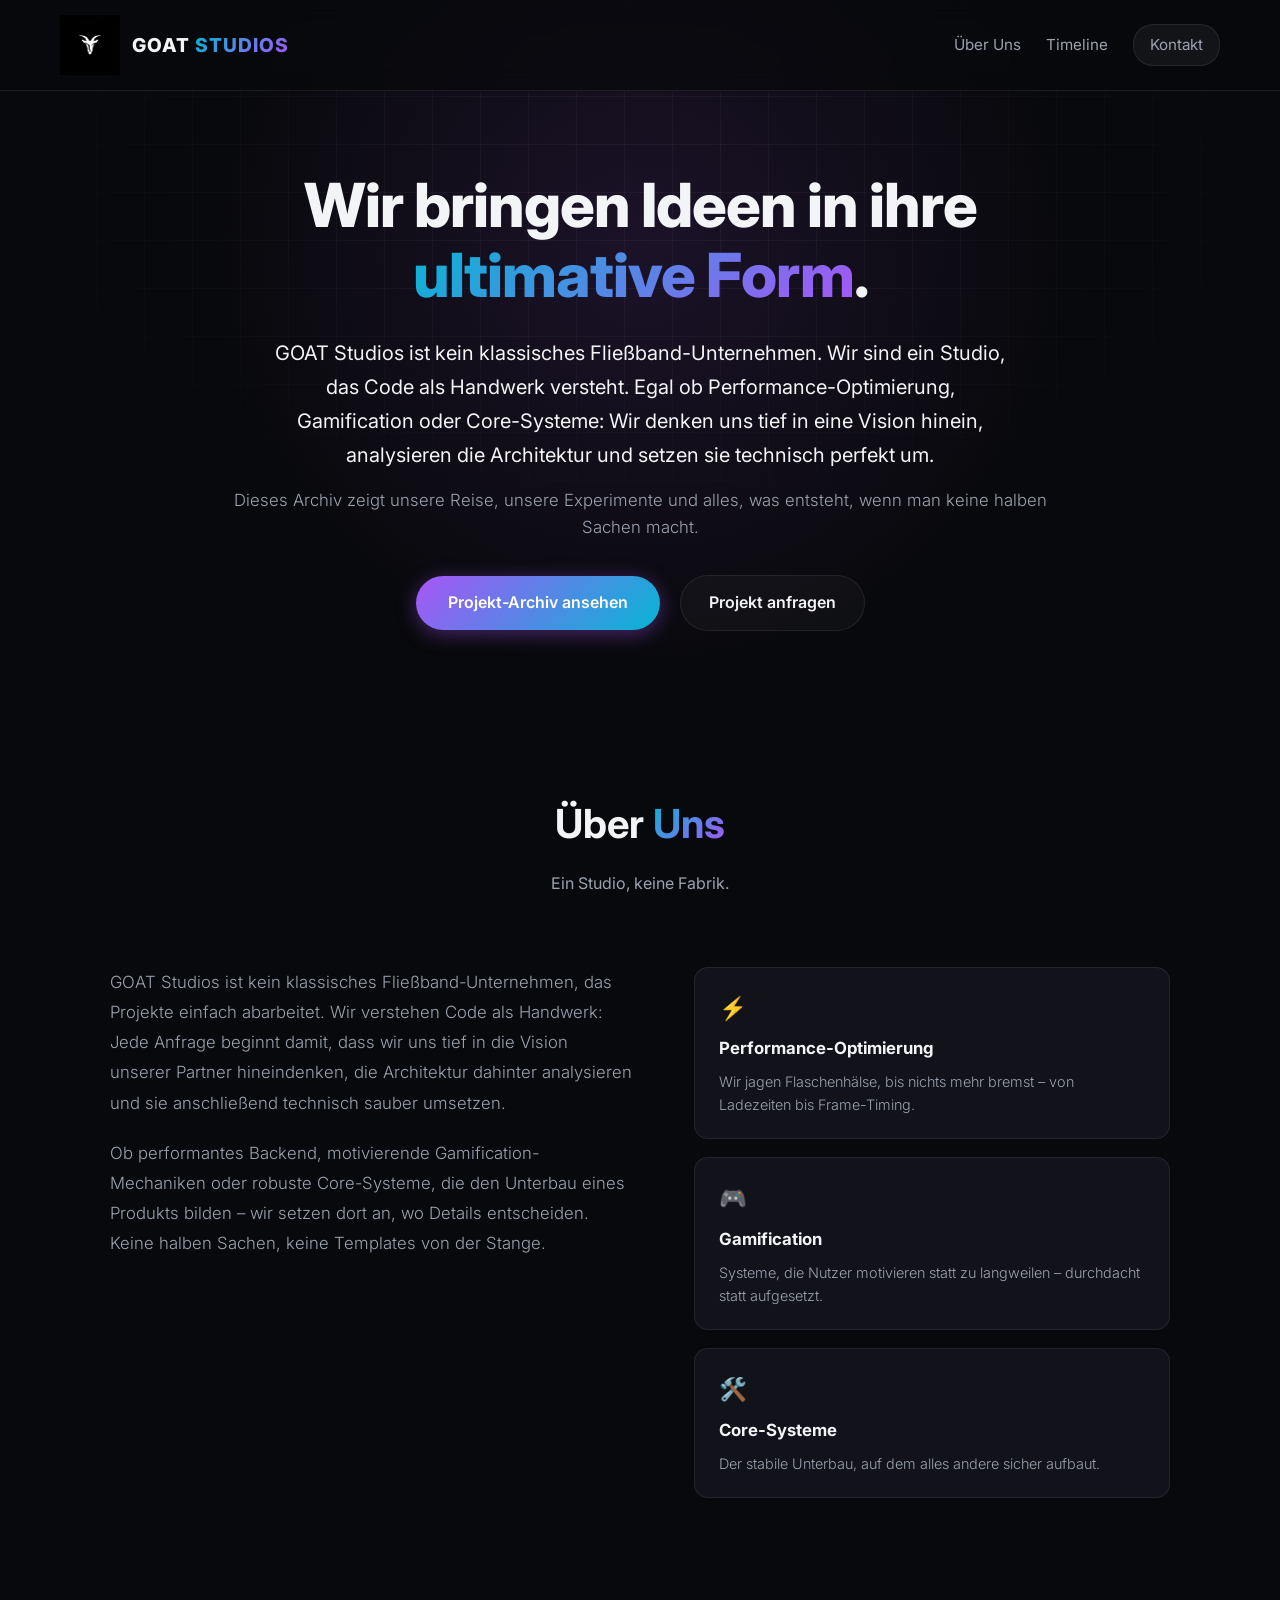
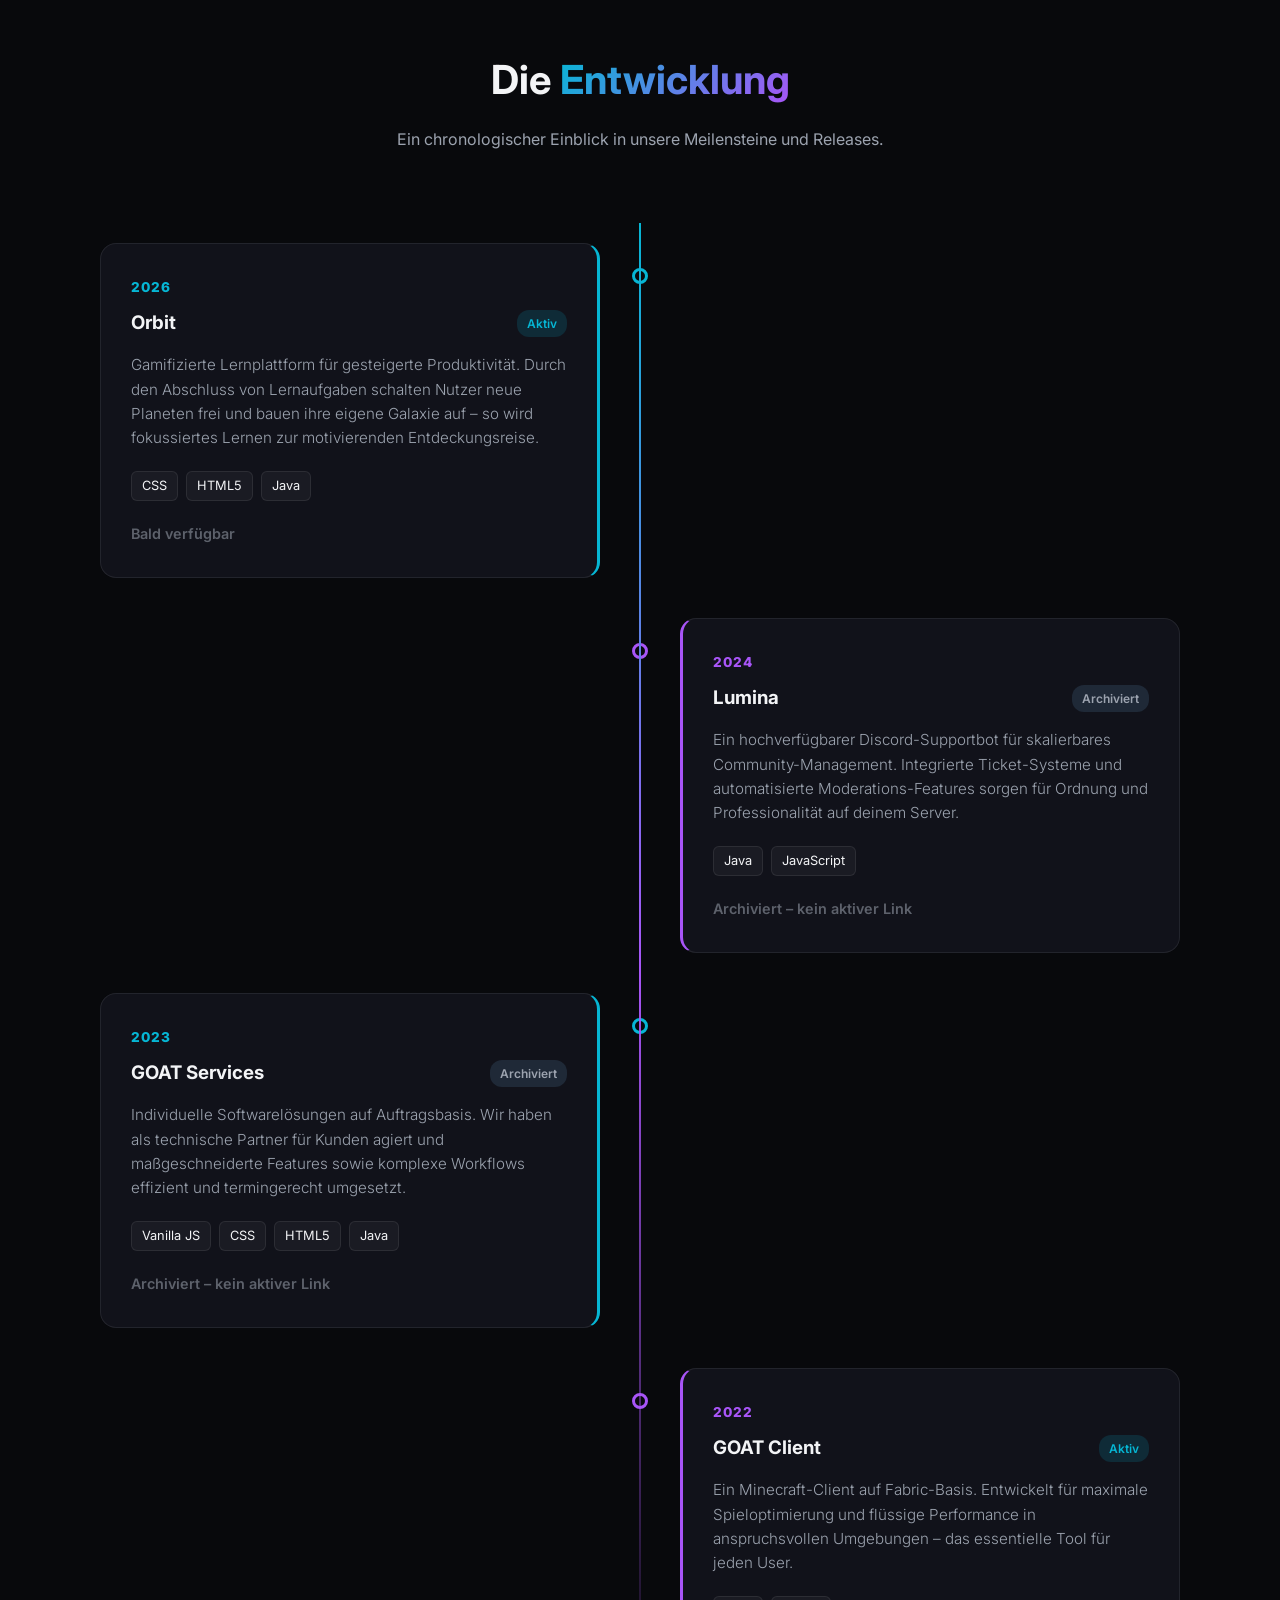
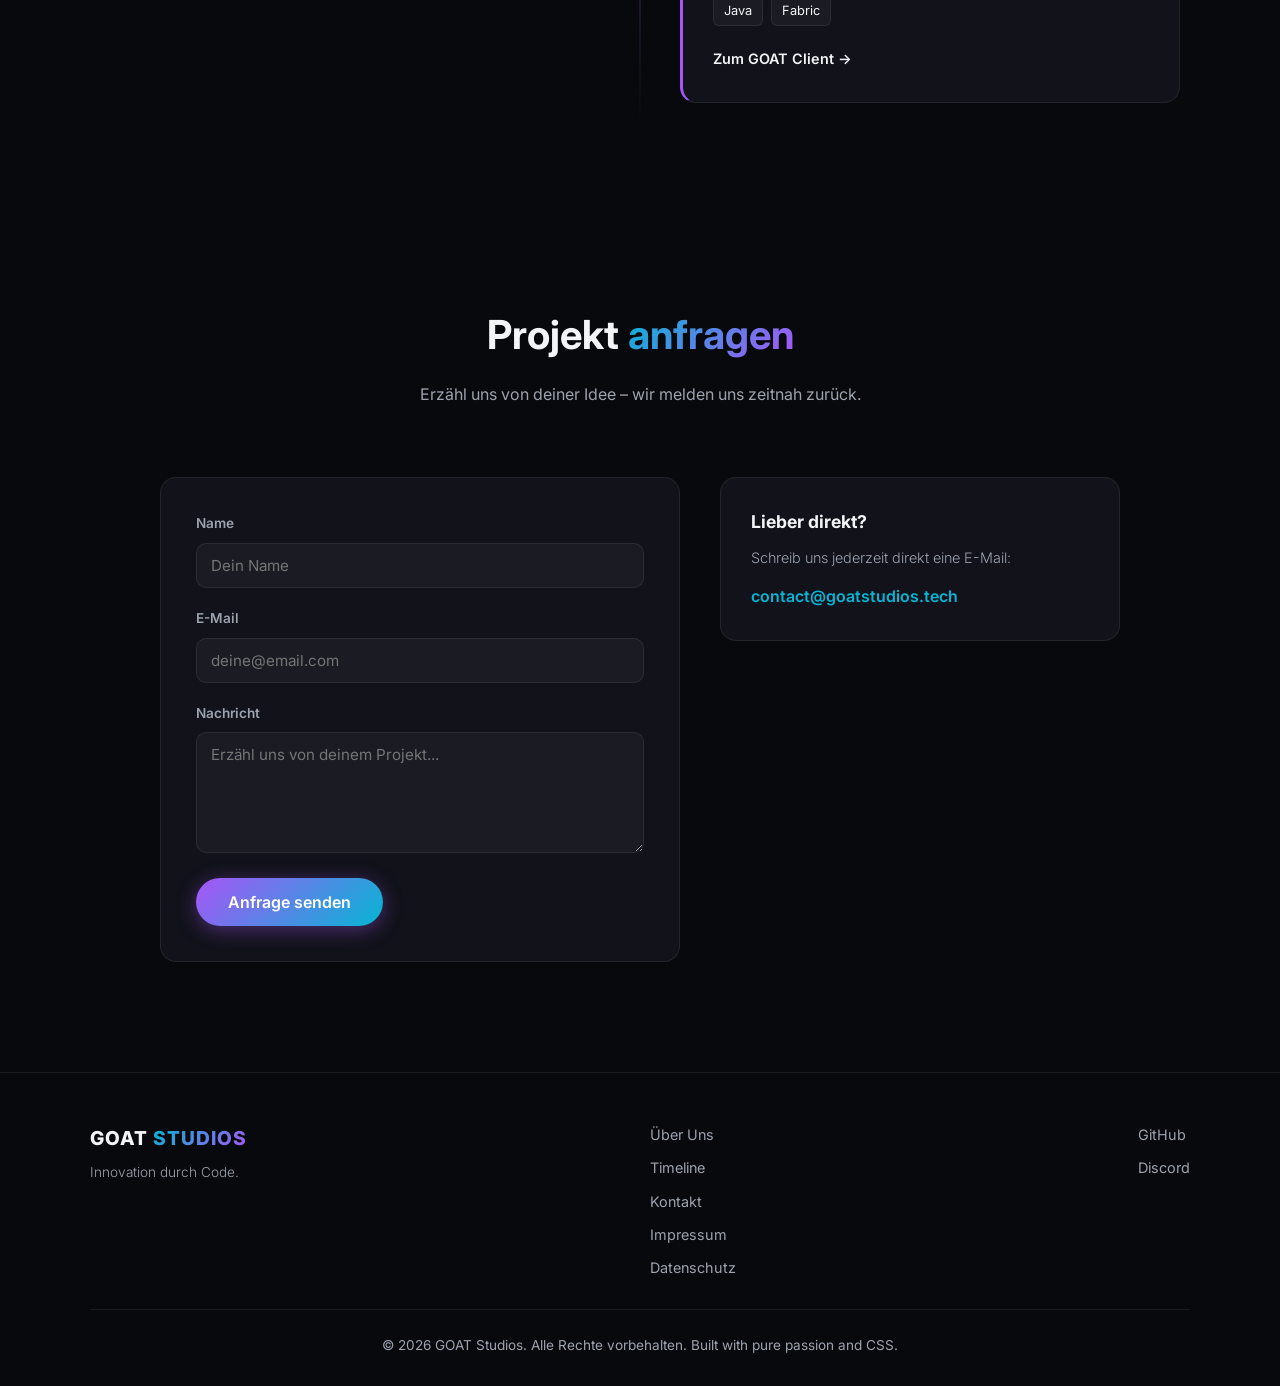
==== commit 028163cd: "Version 1.1.1" ====
--- a/index.html
+++ b/index.html
@@ -102,7 +102,7 @@
                             <span>HTML5</span>
                             <span>Java</span>
                         </div>
-                        <a href="#" class="project-link">Zu Orbit &rarr;</a>
+                        <span class="project-link disabled">Bald verfügbar</span>
                     </div>
                 </div>
 
@@ -111,7 +111,7 @@
                     <div class="content-card">
                         <span class="year-badge">2024</span>
                         <div class="card-header">
-                            <h3>lumina</h3>
+                            <h3>Lumina</h3>
                             <span class="status-badge archived">Archiviert</span>
                         </div>
                         <p class="project-desc">
@@ -119,8 +119,9 @@
                         </p>
                         <div class="tech-stack">
                             <span>Java</span>
-                            <span>Javascript</span>
-                        </div>
+                            <span>JavaScript</span>
+                        </div>
+                        <span class="project-link disabled">Archiviert – kein aktiver Link</span>
                     </div>
                 </div>
 
@@ -141,6 +142,7 @@
                             <span>HTML5</span>
                             <span>Java</span>
                         </div>
+                        <span class="project-link disabled">Archiviert – kein aktiver Link</span>
                     </div>
                 </div>
 
@@ -159,7 +161,7 @@
                             <span>Java</span>
                             <span>Fabric</span>
                         </div>
-                        <a href="https://www.goatclient.com/" class="project-link">Click here &rarr;</a>
+                        <a href="https://www.goatclient.com/" class="project-link">Zum GOAT Client &rarr;</a>
                     </div>
                 </div>
 
--- a/style.css
+++ b/style.css
@@ -271,13 +271,18 @@
 }
 
 /* --- Timeline Sektion --- */
-.timeline-section { max-width: 1100px; margin: 0 auto; padding: 90px 20px; }
+.timeline-section { max-width: 1300px; margin: 0 auto; padding: 90px 20px; }
 
 /* Das eigentliche Timeline-Gerüst */
 .timeline {
     position: relative;
-    max-width: 900px;
+    max-width: 1200px;
     margin: 0 auto;
+}
+
+@media screen and (min-width: 1400px) {
+    .timeline-section { max-width: 1440px; }
+    .timeline { max-width: 1320px; }
 }
 
 /* Die vertikale Center-Linie */
@@ -299,8 +304,12 @@
     transition: all 0.8s cubic-bezier(0.25, 1, 0.5, 1);
 }
 
-.timeline-item.left { left: 0; text-align: right; }
+.timeline-item.left { left: 0; text-align: left; }
 .timeline-item.right { left: 50%; text-align: left; }
+
+@media screen and (min-width: 769px) {
+    .timeline-item.left .content-card { margin-left: auto; }
+}
 
 /* Timeline Punkte auf der Linie */
 .timeline-dot {
@@ -327,6 +336,11 @@
     position: relative;
     transition: all 0.4s ease;
     backdrop-filter: blur(6px);
+    max-width: 500px;
+}
+
+@media screen and (min-width: 1400px) {
+    .content-card { max-width: 560px; }
 }
 
 .timeline-item.left .content-card { border-right: 3px solid var(--cyan); }
@@ -361,7 +375,7 @@
     margin-bottom: 15px;
 }
 
-.timeline-item.left .card-header { flex-direction: row-reverse; }
+
 
 .status-badge {
     font-size: 0.75rem;
@@ -380,8 +394,6 @@
     flex-wrap: wrap;
     margin-bottom: 20px;
 }
-.timeline-item.left .tech-stack { justify-content: flex-end; }
-
 .tech-stack span {
     background: rgba(255, 255, 255, 0.04);
     border: 1px solid var(--border-color);
@@ -399,6 +411,14 @@
     transition: opacity 0.3s;
 }
 .project-link:hover { opacity: 0.7; }
+
+.project-link.disabled {
+    color: var(--text-muted);
+    cursor: default;
+    font-weight: 600;
+    opacity: 0.55;
+}
+.project-link.disabled:hover { opacity: 0.55; }
 
 /* JS Trigger Klasse */
 .timeline-item.visible {
@@ -585,8 +605,7 @@
 
     .timeline-dot { left: 12px !important; top: 45px; }
 
-    .timeline-item.left .content-card { border-right: none; border-left: 3px solid var(--cyan); }
-    .timeline-item.left .card-header, .timeline-item.left .tech-stack { flex-direction: row; justify-content: flex-start; }
+    .timeline-item.left .content-card { border-right: none; border-left: 3px solid var(--cyan); margin-left: 0; max-width: none; }
 
     .header-container { flex-direction: column; gap: 15px; }
 
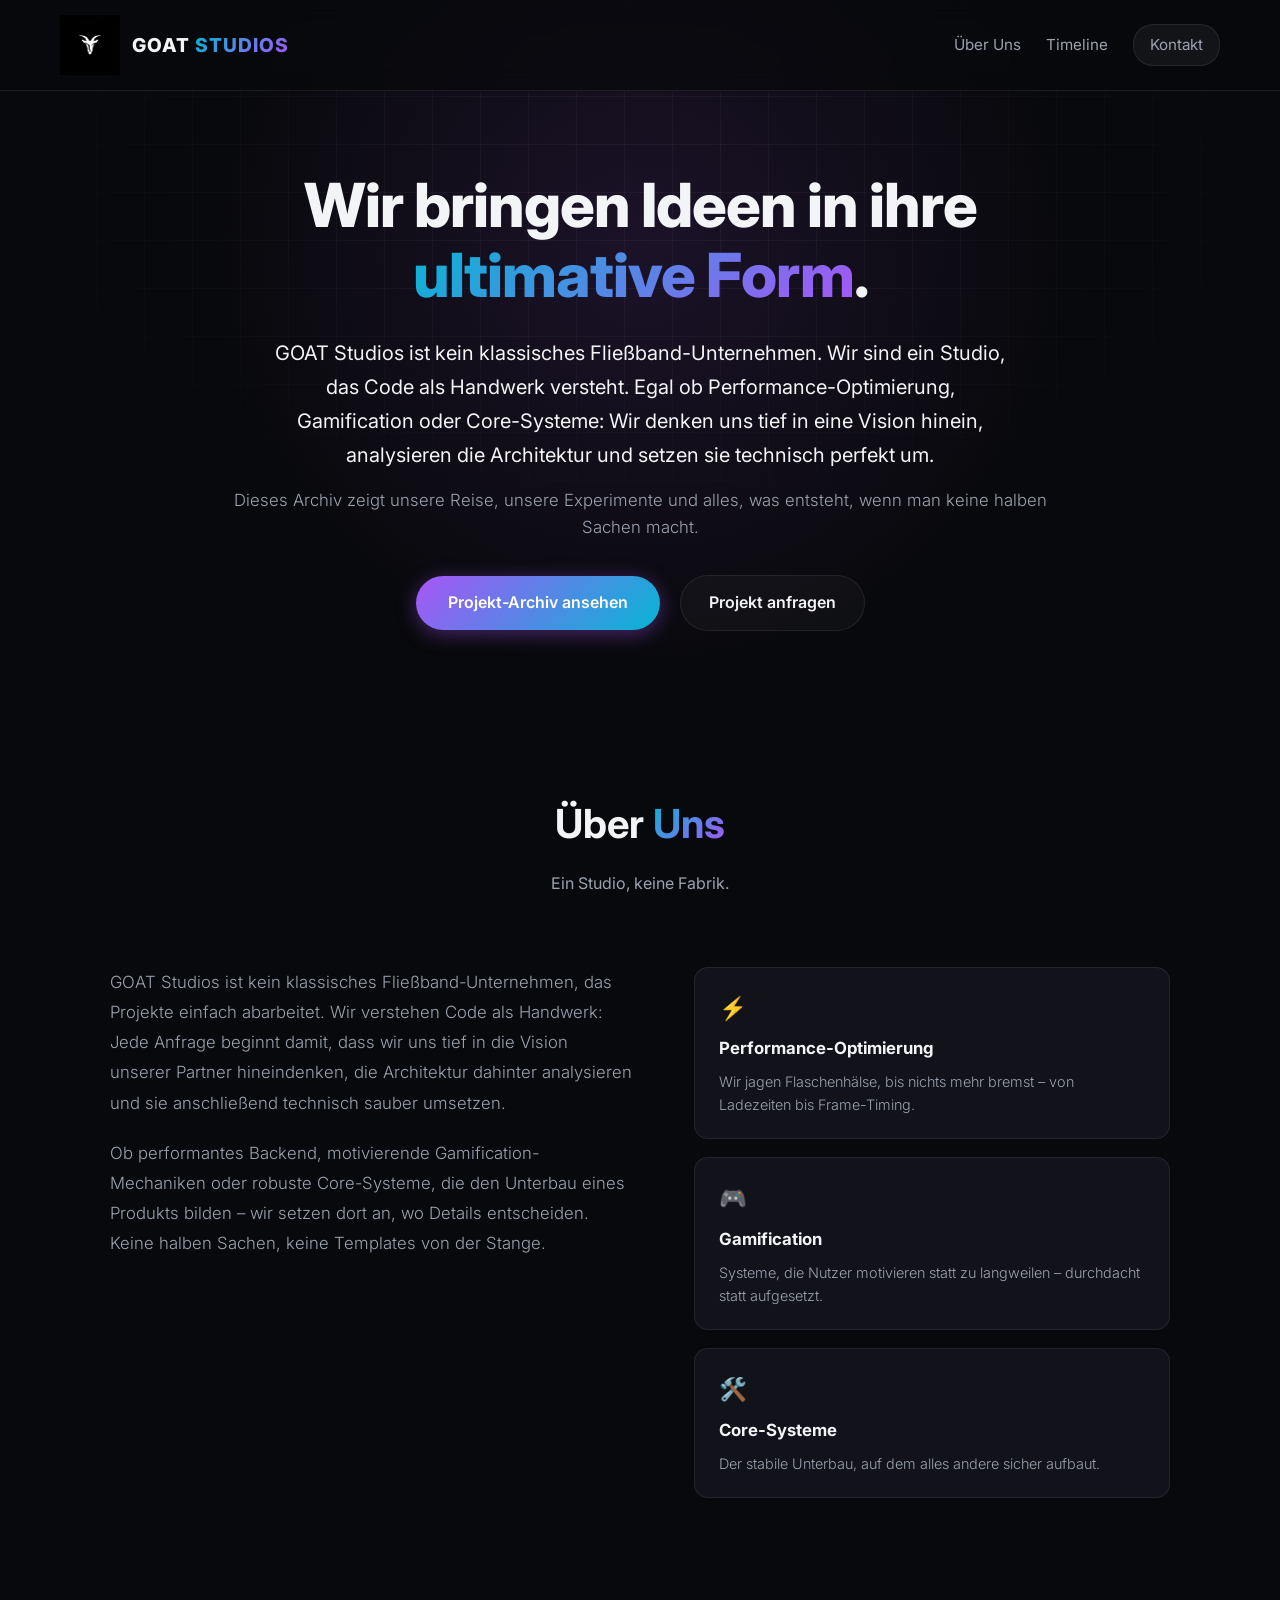
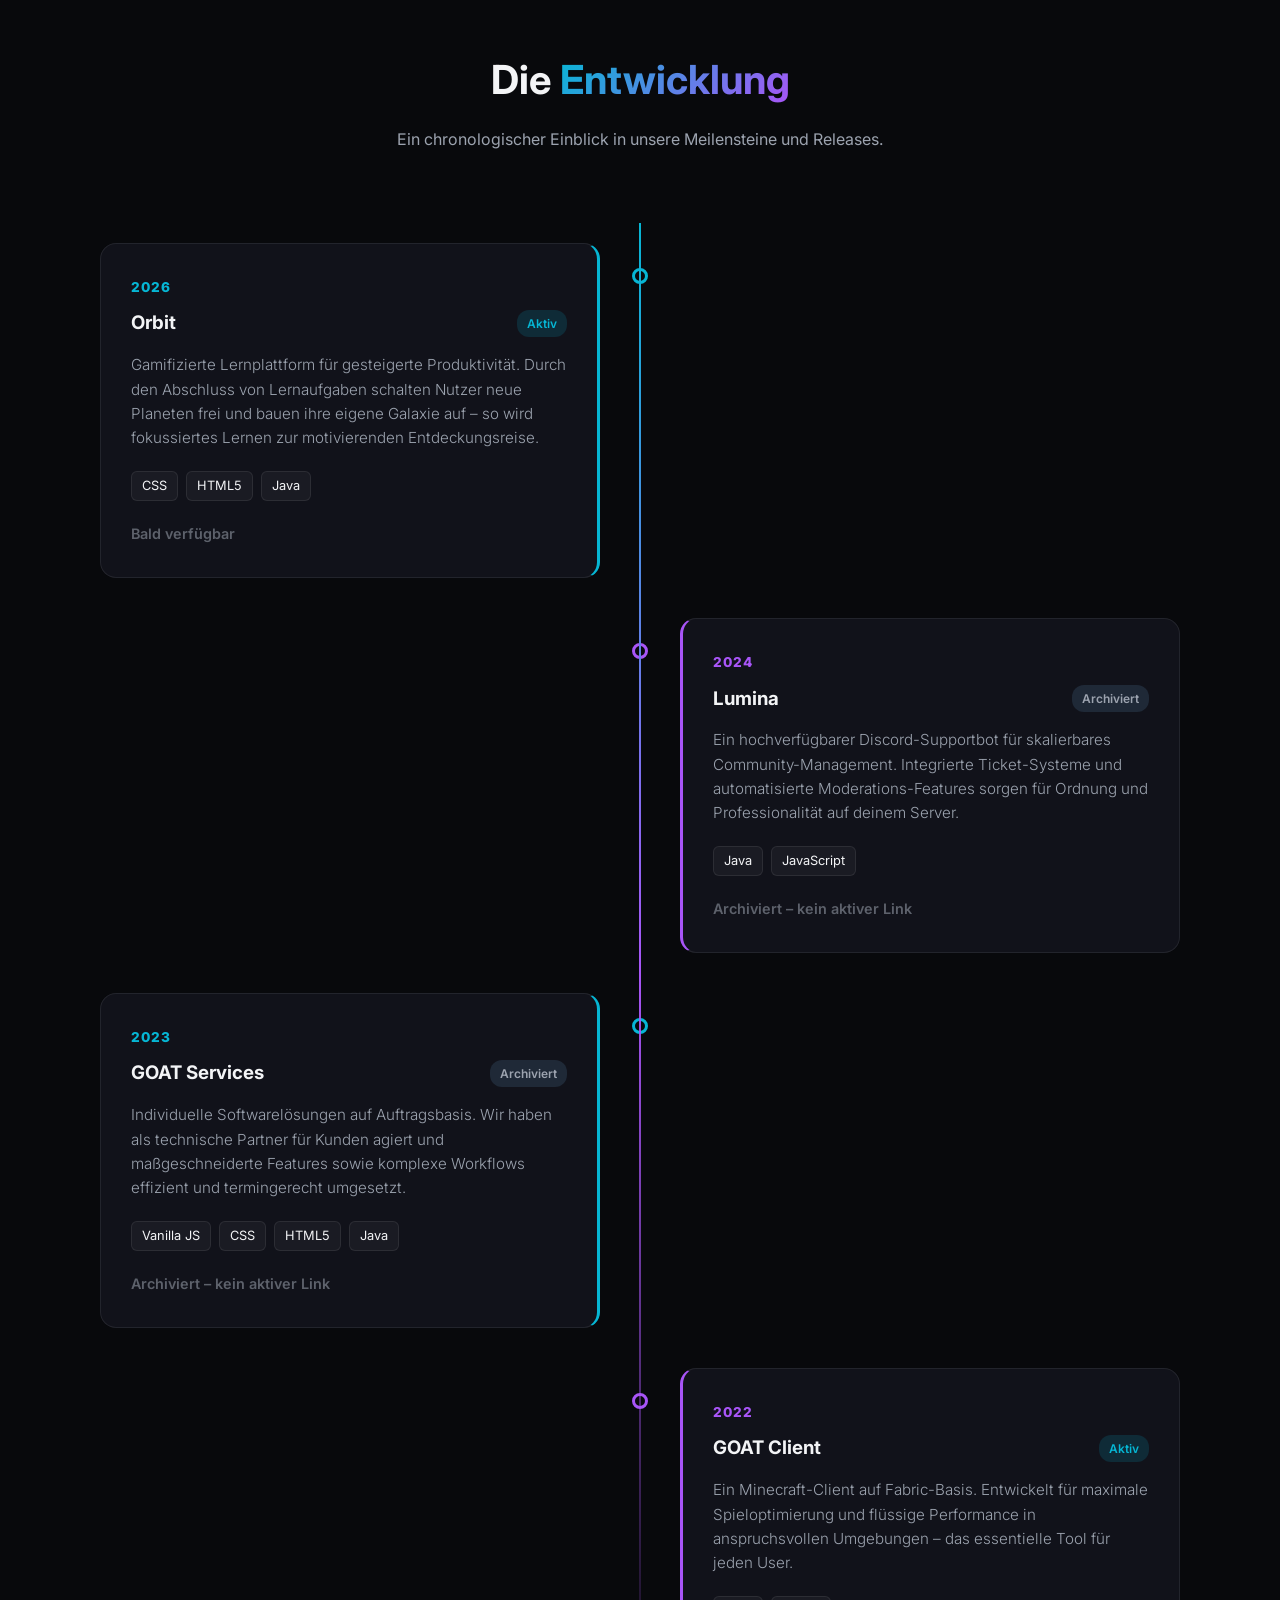
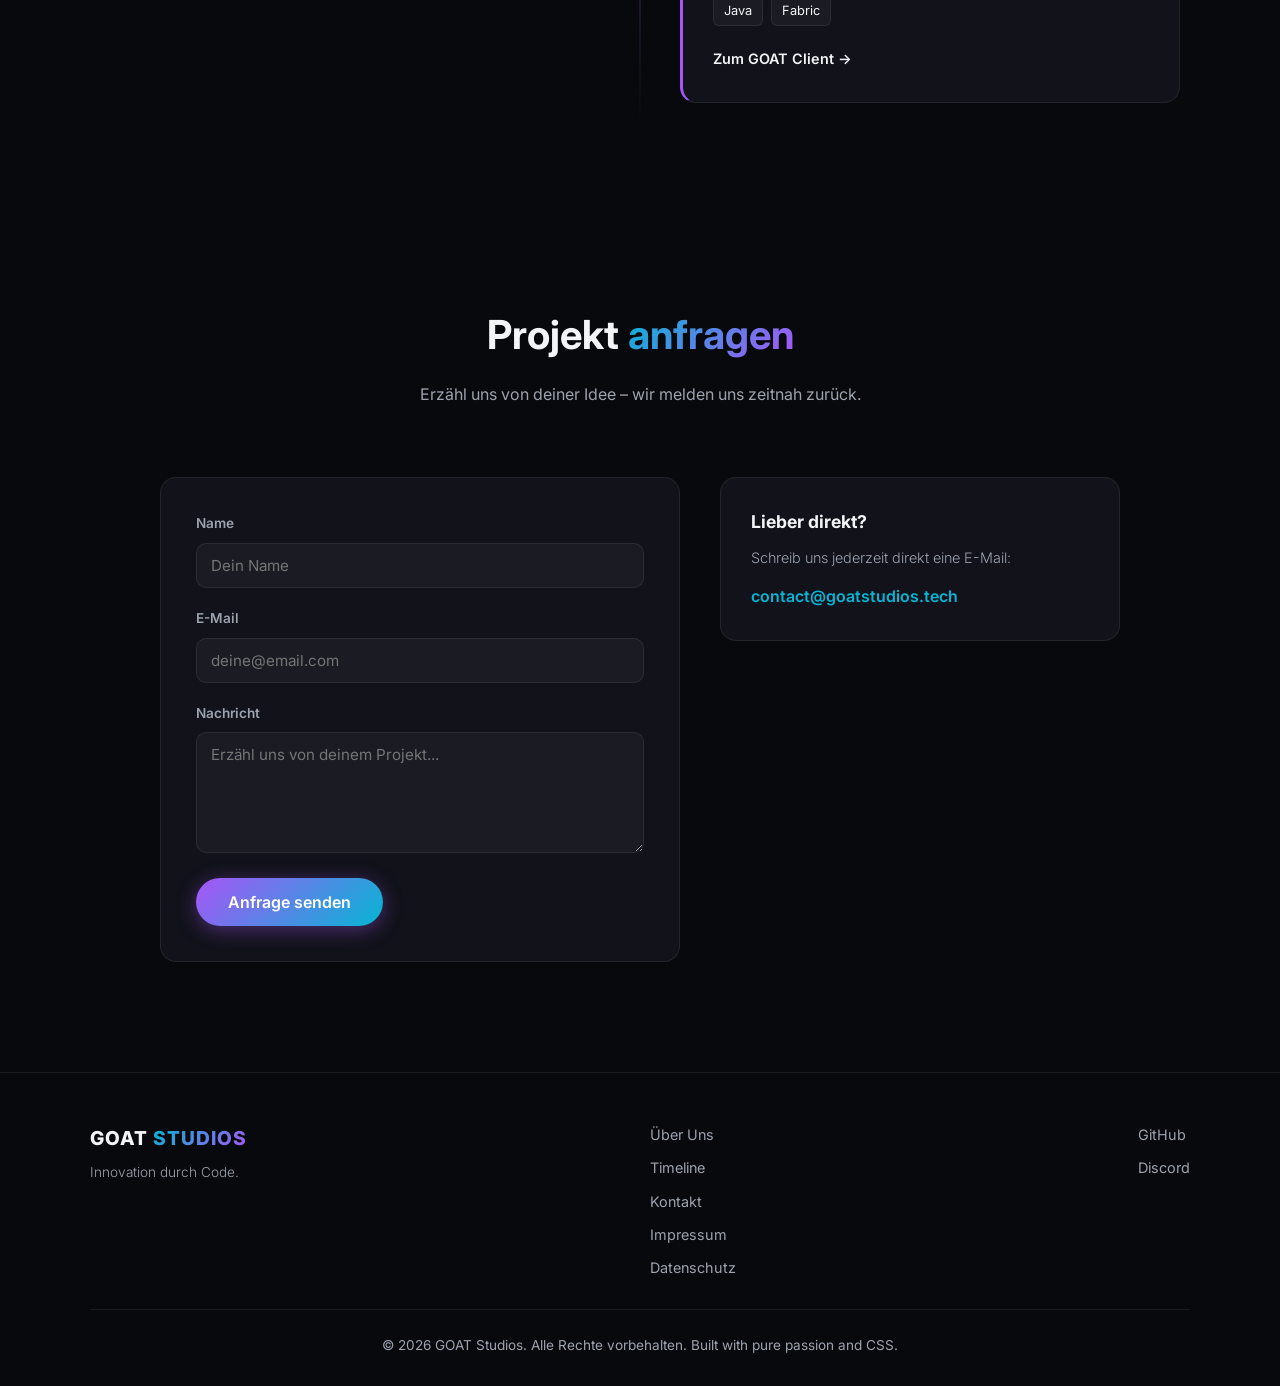
==== commit a5276be1: "Version 1.1.3 optimization" ====
--- a/index.html
+++ b/index.html
@@ -5,6 +5,17 @@
     <meta name="viewport" content="width=device-width, initial-scale=1.0">
     <title>GOAT Studios | Innovation durch Code</title>
     <meta name="description" content="GOAT Studios – ein Studio, das Code als Handwerk versteht. Performance-Optimierung, Gamification und Core-Systeme.">
+
+    <meta property="og:title" content="GOAT Studios | Innovation durch Code">
+    <meta property="og:description" content="GOAT Studios – ein Studio, das Code als Handwerk versteht. Performance-Optimierung, Gamification und Core-Systeme.">
+    <meta property="og:image" content="https://goatstudios.tech/og-image.png">
+    <meta property="og:type" content="website">
+    <meta property="og:url" content="https://goatstudios.tech/">
+
+    <link rel="icon" type="image/svg+xml" href="favicon.svg">
+
+    <link rel="preconnect" href="https://fonts.googleapis.com">
+    <link rel="preconnect" href="https://fonts.gstatic.com" crossorigin>
     <link rel="stylesheet" href="style.css">
     <link href="https://fonts.googleapis.com/css2?family=Inter:wght@300;400;600;800&display=swap" rel="stylesheet">
 </head>
@@ -13,10 +24,15 @@
     <header class="main-header">
         <div class="header-container">
             <div class="logo-area">
-                <img src="GOAT_StudiosNOTEXT.png" alt="GOAT Studios Logo" class="logo">
+                <img src="GOAT_StudiosNOTEXT.png" alt="GOAT Studios Logo" class="logo" width="60" height="60" decoding="async">
                 <span class="brand-name">GOAT <span class="text-gradient">STUDIOS</span></span>
             </div>
-            <nav class="nav-links">
+            <button class="hamburger" id="hamburger" aria-label="Menü öffnen" aria-expanded="false" aria-controls="nav-links">
+                <span></span>
+                <span></span>
+                <span></span>
+            </button>
+            <nav class="nav-links" id="nav-links">
                 <a href="#about">Über Uns</a>
                 <a href="#timeline">Timeline</a>
                 <a href="#contact" class="btn-sm">Kontakt</a>
--- a/style.css
+++ b/style.css
@@ -20,6 +20,9 @@
     box-sizing: border-box;
     margin: 0;
     padding: 0;
+}
+
+html {
     scroll-behavior: smooth;
 }
 
@@ -91,17 +94,61 @@
     color: var(--text-muted);
     text-decoration: none;
     font-size: 0.95rem;
+    position: relative;
     transition: color 0.3s;
 }
 
 .nav-links a:hover { color: var(--text-main); }
+
+.nav-links a.active { color: var(--text-main); }
+
+.nav-links a.active::after {
+    content: '';
+    position: absolute;
+    left: 0; right: 0; bottom: -6px;
+    height: 2px;
+    border-radius: 2px;
+    background: linear-gradient(135deg, var(--cyan), var(--purple));
+}
 
 .btn-sm {
     background: rgba(255, 255, 255, 0.05);
     padding: 8px 16px;
     border-radius: 20px;
     border: 1px solid var(--border-color);
-}
+    transition: border-color 0.3s, box-shadow 0.3s, transform 0.3s;
+}
+
+.btn-sm:hover {
+    border-color: var(--cyan);
+    box-shadow: 0 0 12px var(--glow-cyan);
+    transform: translateY(-2px);
+}
+
+/* --- Hamburger-Menü (Mobile) --- */
+.hamburger {
+    display: none;
+    flex-direction: column;
+    justify-content: center;
+    gap: 5px;
+    background: none;
+    border: none;
+    cursor: pointer;
+    padding: 8px;
+    z-index: 1100;
+}
+
+.hamburger span {
+    width: 24px;
+    height: 2px;
+    background: var(--text-main);
+    border-radius: 2px;
+    transition: transform 0.3s ease, opacity 0.3s ease;
+}
+
+.hamburger.open span:nth-child(1) { transform: translateY(7px) rotate(45deg); }
+.hamburger.open span:nth-child(2) { opacity: 0; }
+.hamburger.open span:nth-child(3) { transform: translateY(-7px) rotate(-45deg); }
 
 /* --- Hero Sektion --- */
 .hero-section {
@@ -183,6 +230,7 @@
     background: rgba(255, 255, 255, 0.08);
     border-color: var(--cyan);
     box-shadow: 0 0 15px var(--glow-cyan);
+    transform: translateY(-2px) scale(1.02);
 }
 
 .cta-button {
@@ -202,7 +250,7 @@
 }
 
 .cta-button:hover {
-    transform: translateY(-3px);
+    transform: translateY(-3px) scale(1.03);
     box-shadow: 0 6px 25px var(--glow-cyan);
 }
 
@@ -300,14 +348,14 @@
     width: 50%;
     padding: 20px 40px;
     opacity: 0; /* Für die JS-Animation */
-    transform: translateY(40px);
-    transition: all 0.8s cubic-bezier(0.25, 1, 0.5, 1);
+    transform: translateY(24px);
+    transition: opacity 0.7s cubic-bezier(0.25, 1, 0.5, 1), transform 0.7s cubic-bezier(0.25, 1, 0.5, 1);
 }
 
 .timeline-item.left { left: 0; text-align: left; }
 .timeline-item.right { left: 50%; text-align: left; }
 
-@media screen and (min-width: 769px) {
+@media screen and (min-width: 768px) {
     .timeline-item.left .content-card { margin-left: auto; }
 }
 
@@ -581,8 +629,21 @@
     margin: 0 auto;
 }
 
-/* --- Responsive Media Queries (Mobile First für die Timeline) --- */
-@media screen and (max-width: 768px) {
+/* --- Responsive Media Queries --- */
+
+/* Tablet: 768px – 1024px – Timeline mit reduzierter Kartenbreite */
+@media screen and (min-width: 768px) and (max-width: 1024px) {
+    .timeline-section { max-width: 900px; padding: 80px 20px; }
+    .timeline { max-width: 760px; }
+    .timeline-item { padding: 16px 28px; }
+    .content-card { max-width: 380px; padding: 24px; }
+
+    .about-grid { grid-template-columns: 1fr; gap: 40px; }
+    .contact-wrapper { grid-template-columns: 1fr; }
+}
+
+/* Mobile: < 768px – Single Column, Timeline-Linie ganz links */
+@media screen and (max-width: 767px) {
     .hero-title { font-size: 2.5rem; }
     .hero-subtitle { font-size: 1.1rem; }
     .hero-buttons { flex-direction: column; width: 100%; gap: 15px; }
@@ -607,7 +668,37 @@
 
     .timeline-item.left .content-card { border-right: none; border-left: 3px solid var(--cyan); margin-left: 0; max-width: none; }
 
-    .header-container { flex-direction: column; gap: 15px; }
-
     .footer-container { flex-direction: column; }
-}
+
+    /* Hamburger-Menü ersetzt die horizontale Navigation */
+    .hamburger { display: flex; }
+
+    .nav-links {
+        position: absolute;
+        top: 100%;
+        left: 0;
+        right: 0;
+        flex-direction: column;
+        align-items: stretch;
+        gap: 0;
+        background: rgba(8, 9, 12, 0.97);
+        backdrop-filter: blur(12px);
+        border-bottom: 1px solid var(--border-color);
+        max-height: 0;
+        overflow: hidden;
+        transition: max-height 0.35s ease;
+    }
+
+    .nav-links.open { max-height: 260px; }
+
+    .nav-links a {
+        padding: 14px 20px;
+        width: 100%;
+        border-bottom: 1px solid var(--border-color);
+    }
+
+    .nav-links a.active::after { display: none; }
+    .nav-links a.active { color: var(--cyan); }
+
+    .header-container { position: relative; }
+}
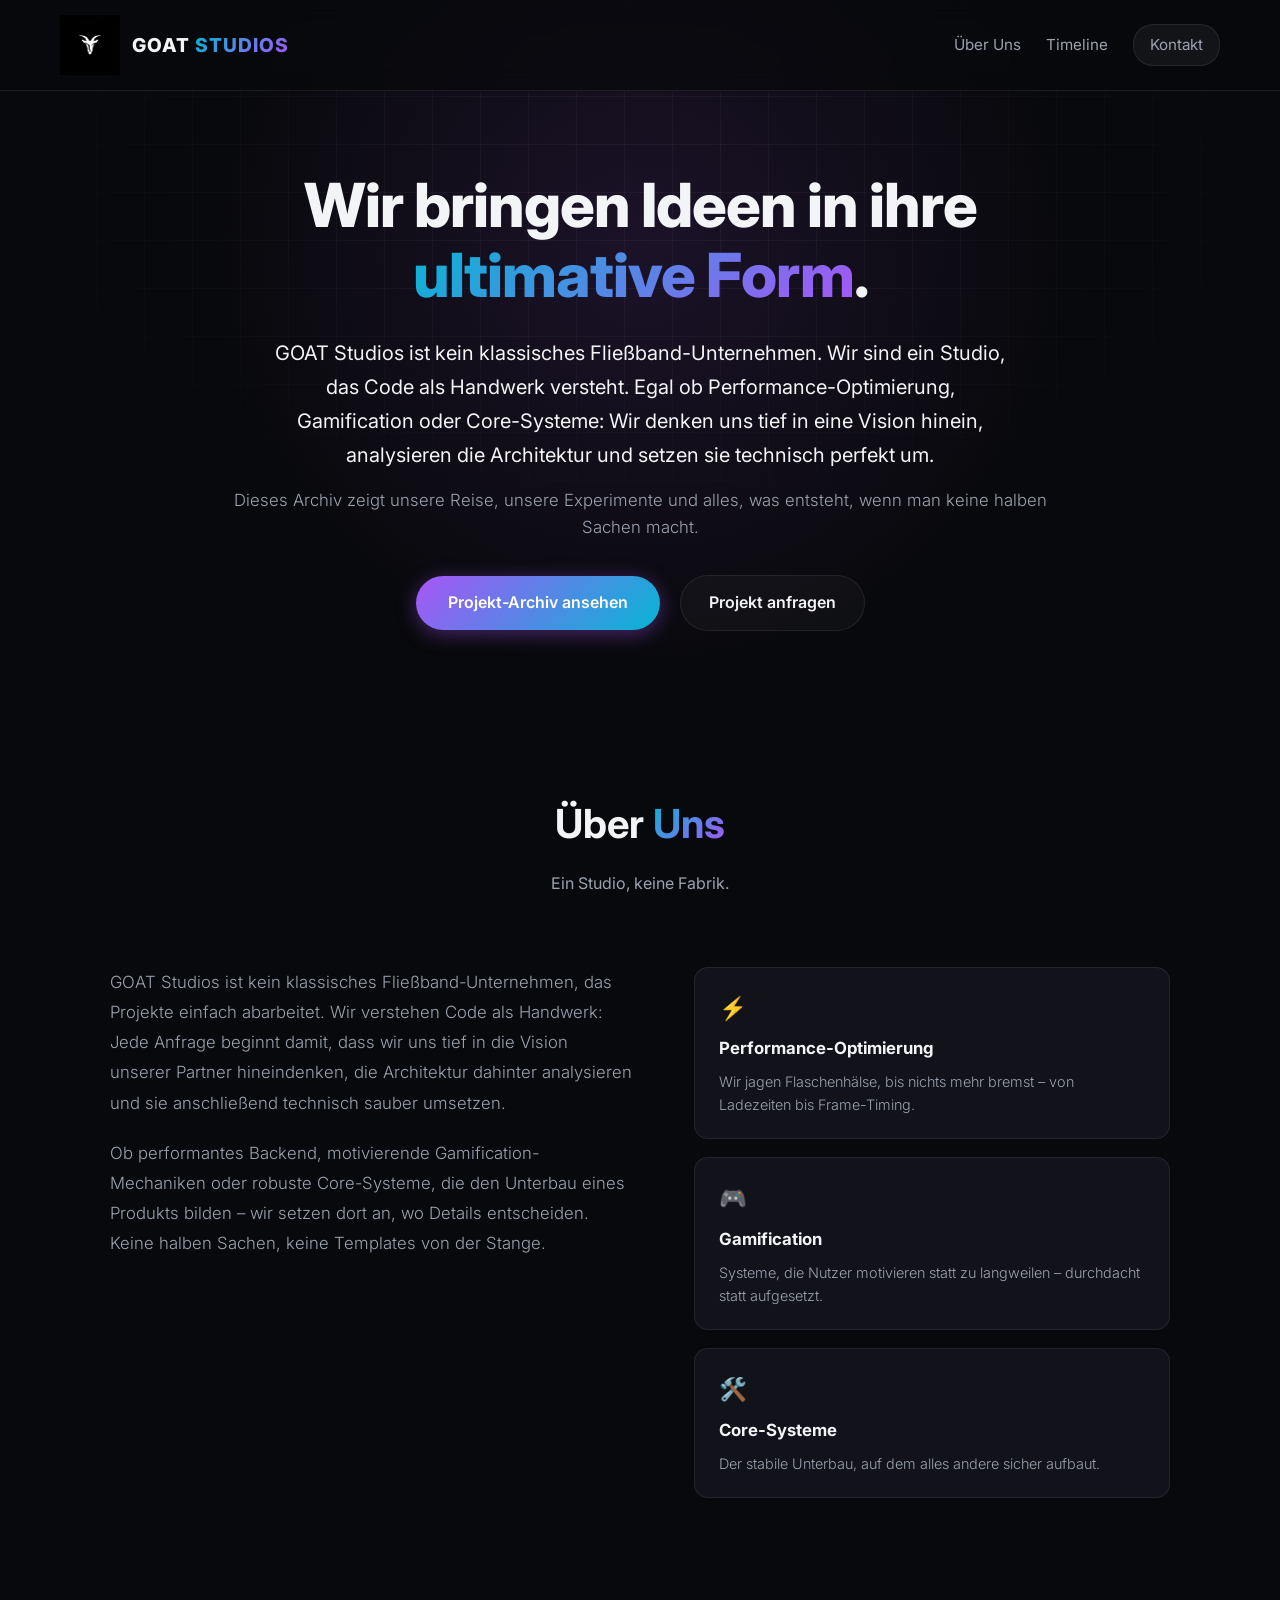
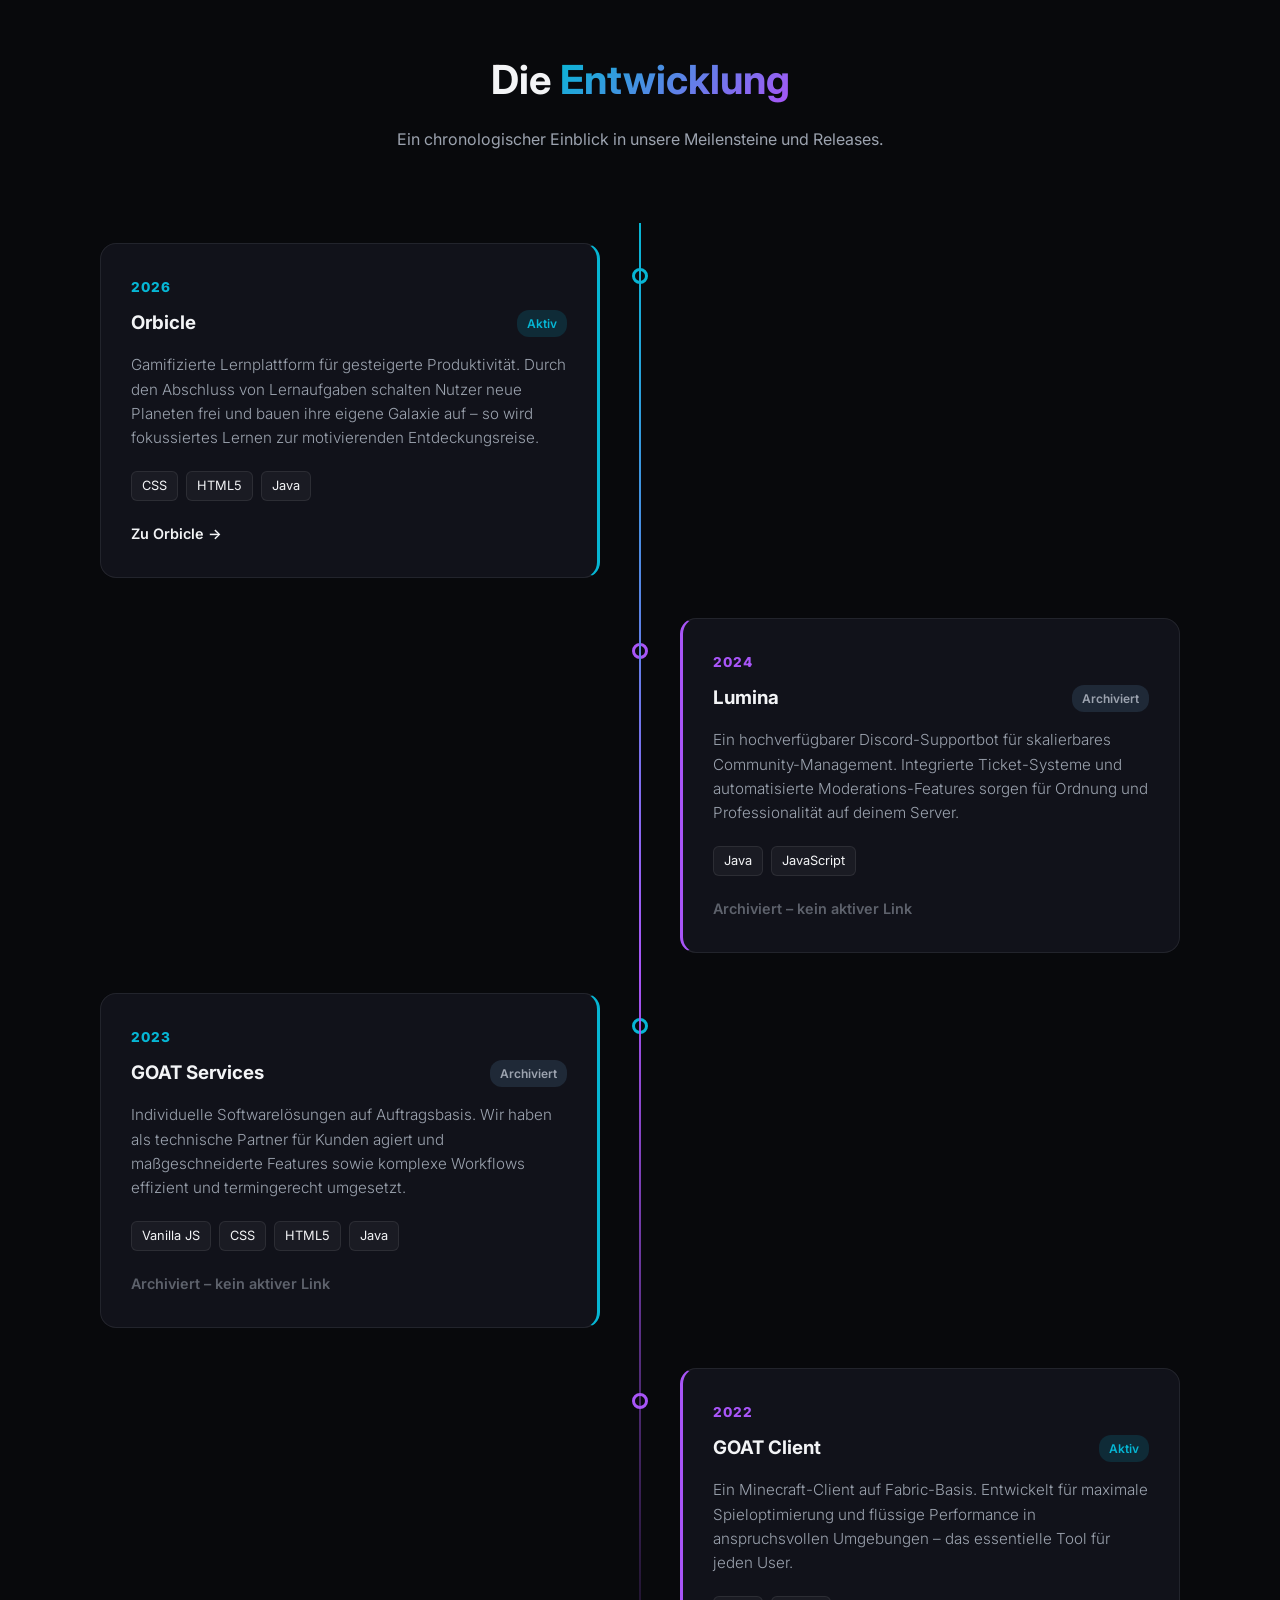
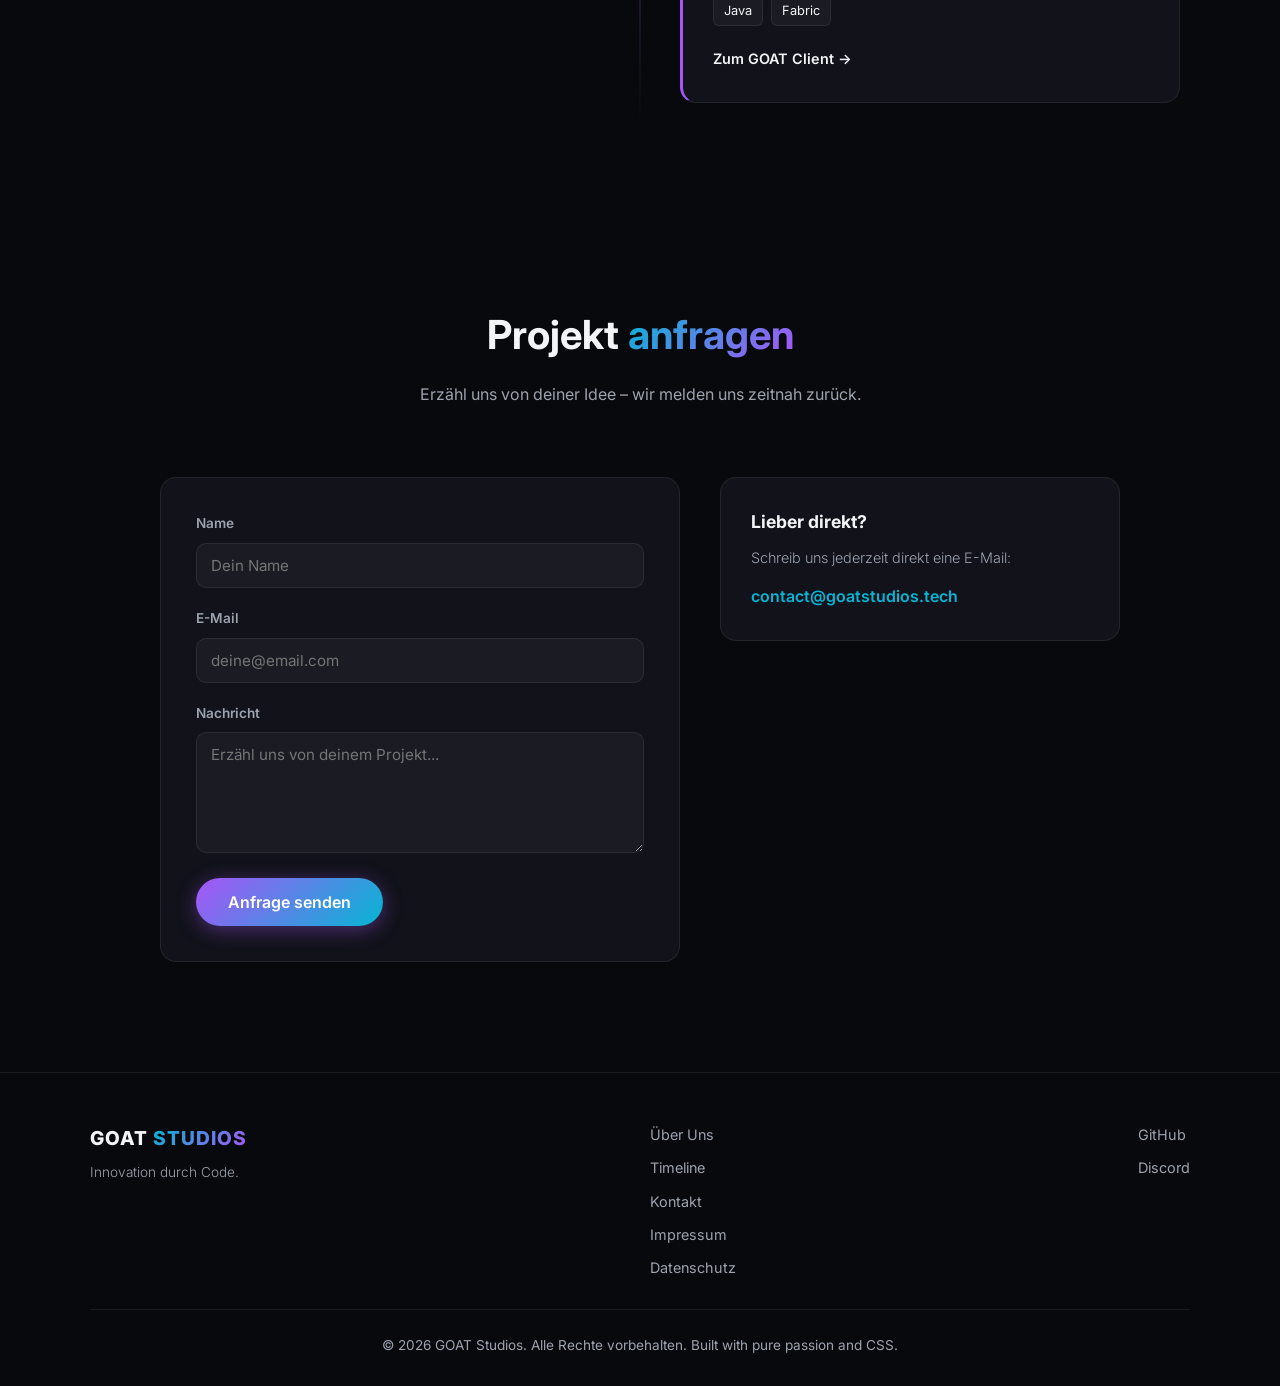
==== commit 340393f1: "orbit -> orbicle" ====
--- a/index.html
+++ b/index.html
@@ -107,7 +107,7 @@
                     <div class="content-card">
                         <span class="year-badge">2026</span>
                         <div class="card-header">
-                            <h3>Orbit</h3>
+                            <h3>Orbicle</h3>
                             <span class="status-badge active">Aktiv</span>
                         </div>
                         <p class="project-desc">
@@ -118,7 +118,7 @@
                             <span>HTML5</span>
                             <span>Java</span>
                         </div>
-                        <span class="project-link disabled">Bald verfügbar</span>
+                        <a href="https://orbicle.de/" class="project-link">Zu Orbicle &rarr;</a>
                     </div>
                 </div>
 
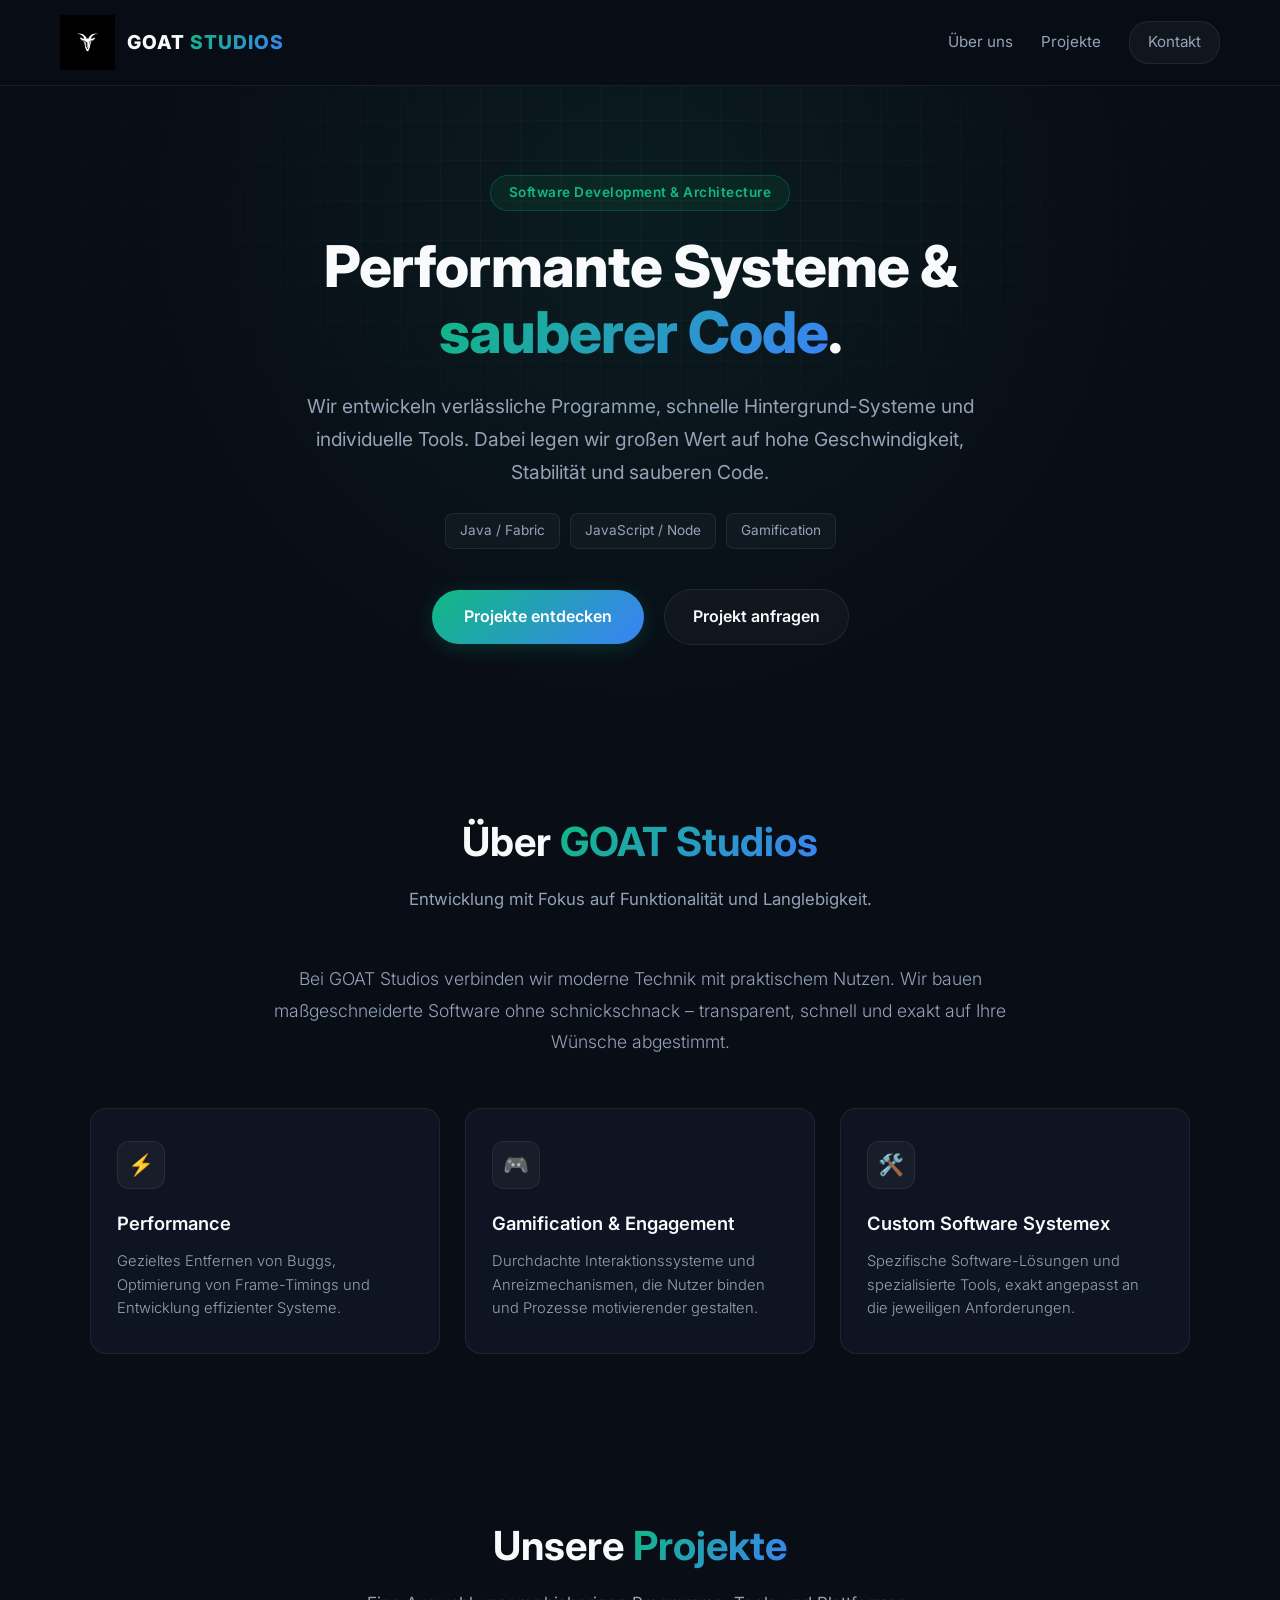
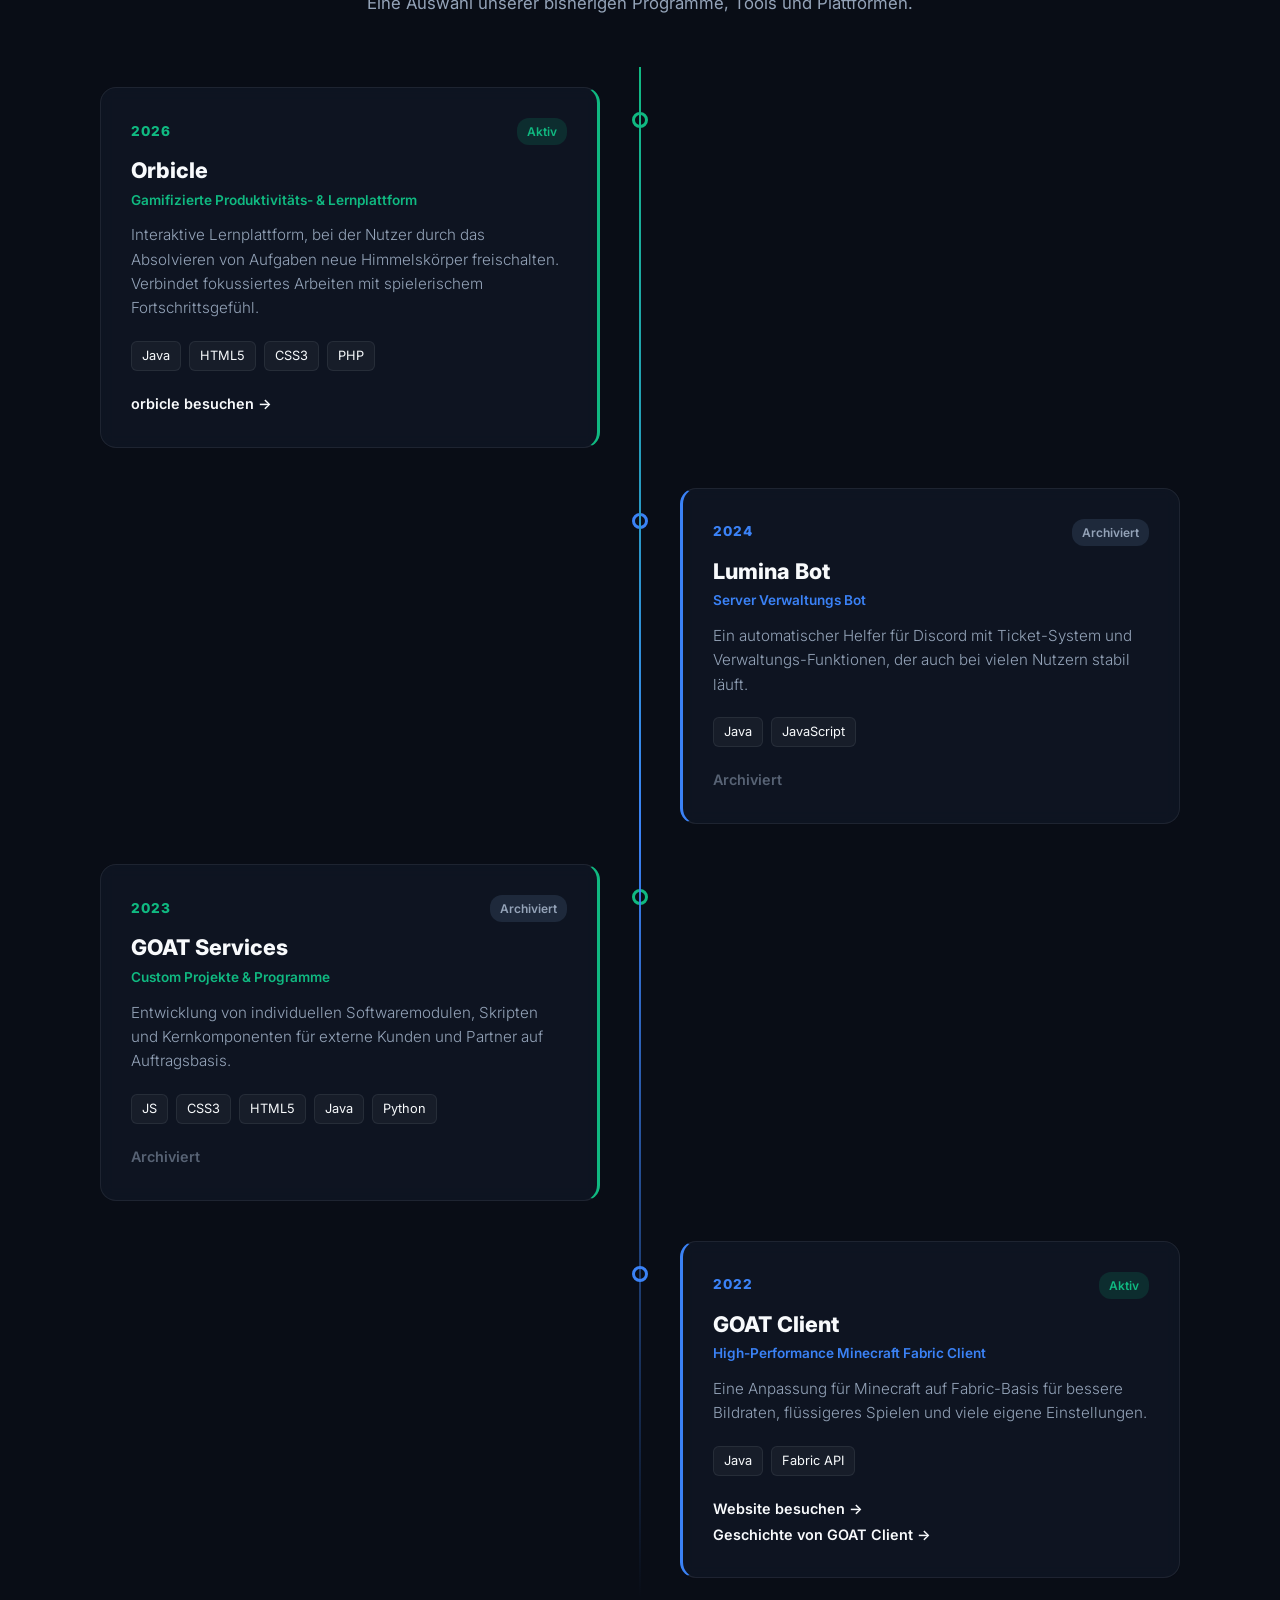
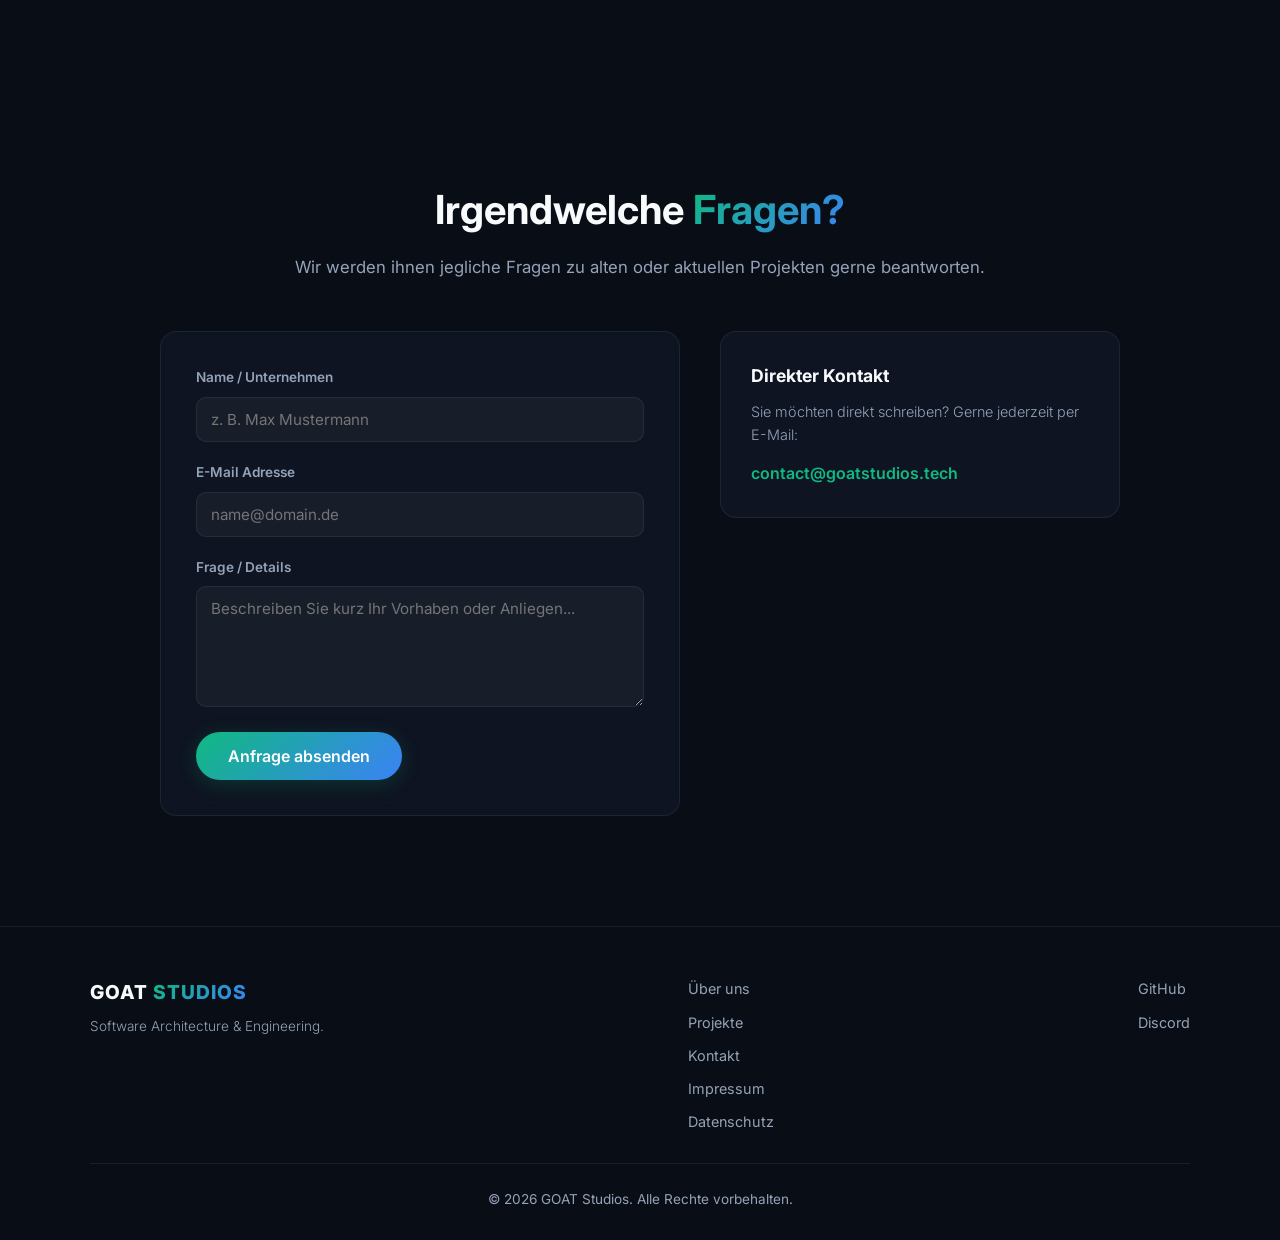
==== commit 1712cdfa: "Neue Farbpalette + Verbesserter Text" ====
--- a/index.html
+++ b/index.html
@@ -3,11 +3,11 @@
 <head>
     <meta charset="UTF-8">
     <meta name="viewport" content="width=device-width, initial-scale=1.0">
-    <title>GOAT Studios | Innovation durch Code</title>
-    <meta name="description" content="GOAT Studios – ein Studio, das Code als Handwerk versteht. Performance-Optimierung, Gamification und Core-Systeme.">
-
-    <meta property="og:title" content="GOAT Studios | Innovation durch Code">
-    <meta property="og:description" content="GOAT Studios – ein Studio, das Code als Handwerk versteht. Performance-Optimierung, Gamification und Core-Systeme.">
+    <title>GOAT Studios | Software Architecture &amp; Engineering</title>
+    <meta name="description" content="GOAT Studios – Performance-Optimierung, Gamification und maßgeschneiderte Core-Systeme.">
+
+    <meta property="og:title" content="GOAT Studios | Software Architecture & Engineering">
+    <meta property="og:description" content="Performance-Optimierung, Gamification und maßgeschneiderte Core-Systeme.">
     <meta property="og:image" content="https://goatstudios.tech/og-image.png">
     <meta property="og:type" content="website">
     <meta property="og:url" content="https://goatstudios.tech/">
@@ -33,183 +33,208 @@
                 <span></span>
             </button>
             <nav class="nav-links" id="nav-links">
-                <a href="#about">Über Uns</a>
-                <a href="#timeline">Timeline</a>
+                <a href="#about">Über uns</a>
+                <a href="#timeline">Projekte</a>
                 <a href="#contact" class="btn-sm">Kontakt</a>
             </nav>
         </div>
     </header>
 
     <main>
+        <!-- Hero Section -->
         <section id="hero" class="hero-section">
             <div class="hero-bg-grid"></div>
             <div class="hero-content">
-                <h2 class="hero-title">Wir bringen Ideen in ihre <span class="text-gradient">ultimative Form</span>.</h2>
+                <div class="hero-badge">Software Development &amp; Architecture</div>
+                <h1 class="hero-title">Performante Systeme &amp; <span class="text-gradient">sauberer Code</span>.</h1>
                 <p class="hero-subtitle">
-                    GOAT Studios ist kein klassisches Fließband-Unternehmen. Wir sind ein Studio, das Code als Handwerk versteht. Egal ob Performance-Optimierung, Gamification oder Core-Systeme: Wir denken uns tief in eine Vision hinein, analysieren die Architektur und setzen sie technisch perfekt um.
+                    Wir entwickeln verlässliche Programme, schnelle Hintergrund-Systeme und individuelle Tools. Dabei legen wir großen Wert auf hohe Geschwindigkeit, Stabilität und sauberen Code.
                 </p>
-                <p class="hero-tagline">
-                    Dieses Archiv zeigt unsere Reise, unsere Experimente und alles, was entsteht, wenn man keine halben Sachen macht.
-                </p>
+                
+                <div class="hero-tech-pills">
+                    <span>Java / Fabric</span>
+                    <span>JavaScript / Node</span>
+                    <span>Gamification</span>
+                </div>
+
                 <div class="hero-buttons">
-                    <a href="#timeline" class="cta-button">Projekt-Archiv ansehen</a>
+                    <a href="#timeline" class="cta-button">Projekte entdecken</a>
                     <a href="#contact" class="btn-sm hero-contact-btn">Projekt anfragen</a>
                 </div>
             </div>
         </section>
 
+        <!-- Symmetrische About Section -->
         <section id="about" class="about-section">
             <div class="section-header">
-                <h2 class="section-title">Über <span class="text-gradient">Uns</span></h2>
-                <p>Ein Studio, keine Fabrik.</p>
-            </div>
-
-            <div class="about-grid">
-                <div class="about-text">
-                    <p>
-                        GOAT Studios ist kein klassisches Fließband-Unternehmen, das Projekte einfach abarbeitet. Wir verstehen Code als Handwerk: Jede Anfrage beginnt damit, dass wir uns tief in die Vision unserer Partner hineindenken, die Architektur dahinter analysieren und sie anschließend technisch sauber umsetzen.
-                    </p>
-                    <p>
-                        Ob performantes Backend, motivierende Gamification-Mechaniken oder robuste Core-Systeme, die den Unterbau eines Produkts bilden – wir setzen dort an, wo Details entscheiden. Keine halben Sachen, keine Templates von der Stange.
-                    </p>
-                </div>
-
-                <div class="about-pillars">
-                    <div class="pillar-card">
+                <h2 class="section-title">Über <span class="text-gradient">GOAT Studios</span></h2>
+                <p>Entwicklung mit Fokus auf Funktionalität und Langlebigkeit.</p>
+            </div>
+
+            <!-- Zentrierter Einführungstext -->
+            <div class="about-intro">
+                <p>
+                    Bei GOAT Studios verbinden wir moderne Technik mit praktischem Nutzen. Wir bauen maßgeschneiderte Software ohne schnickschnack – transparent, schnell und exakt auf Ihre Wünsche abgestimmt. 
+                </p>
+            </div>
+
+            <!-- Symmetrisches 3er Grid -->
+            <div class="about-grid-symmetric">
+                <div class="pillar-card">
+                    <div class="pillar-icon-wrapper">
                         <span class="pillar-icon">⚡</span>
-                        <h3>Performance-Optimierung</h3>
-                        <p>Wir jagen Flaschenhälse, bis nichts mehr bremst – von Ladezeiten bis Frame-Timing.</p>
-                    </div>
-                    <div class="pillar-card">
+                    </div>
+                    <h3>Performance</h3>
+                    <p>Gezieltes Entfernen von Buggs, Optimierung von Frame-Timings und Entwicklung effizienter Systeme.</p>
+                </div>
+
+                <div class="pillar-card">
+                    <div class="pillar-icon-wrapper">
                         <span class="pillar-icon">🎮</span>
-                        <h3>Gamification</h3>
-                        <p>Systeme, die Nutzer motivieren statt zu langweilen – durchdacht statt aufgesetzt.</p>
-                    </div>
-                    <div class="pillar-card">
+                    </div>
+                    <h3>Gamification &amp; Engagement</h3>
+                    <p>Durchdachte Interaktionssysteme und Anreizmechanismen, die Nutzer binden und Prozesse motivierender gestalten.</p>
+                </div>
+
+                <div class="pillar-card">
+                    <div class="pillar-icon-wrapper">
                         <span class="pillar-icon">🛠️</span>
-                        <h3>Core-Systeme</h3>
-                        <p>Der stabile Unterbau, auf dem alles andere sicher aufbaut.</p>
-                    </div>
-                </div>
-            </div>
-        </section>
-
+                    </div>
+                    <h3>Custom Software Systemex</h3>
+                    <p>Spezifische Software-Lösungen und spezialisierte Tools, exakt angepasst an die jeweiligen Anforderungen.</p>
+                </div>
+            </div>
+        </section>
+
+        <!-- Timeline / Project Section -->
         <section id="timeline" class="timeline-section">
             <div class="section-header">
-                <h2 class="section-title">Die <span class="text-gradient">Entwicklung</span></h2>
-                <p>Ein chronologischer Einblick in unsere Meilensteine und Releases.</p>
+                <h2 class="section-title">Unsere <span class="text-gradient">Projekte</span></h2>
+                <p>Eine Auswahl unserer bisherigen Programme, Tools und Plattformen.</p>
             </div>
 
             <div class="timeline">
 
+                <!-- Orbicle -->
                 <div class="timeline-item left">
                     <div class="timeline-dot"></div>
                     <div class="content-card">
-                        <span class="year-badge">2026</span>
-                        <div class="card-header">
-                            <h3>Orbicle</h3>
+                        <div class="card-meta">
+                            <span class="year-badge">2026</span>
                             <span class="status-badge active">Aktiv</span>
                         </div>
-                        <p class="project-desc">
-                            Gamifizierte Lernplattform für gesteigerte Produktivität. Durch den Abschluss von Lernaufgaben schalten Nutzer neue Planeten frei und bauen ihre eigene Galaxie auf – so wird fokussiertes Lernen zur motivierenden Entdeckungsreise.
-                        </p>
-                        <div class="tech-stack">
-                            <span>CSS</span>
+                        <h3>Orbicle</h3>
+                        <p class="project-tagline">Gamifizierte Produktivitäts- &amp; Lernplattform</p>
+                        <p class="project-desc">
+                            Interaktive Lernplattform, bei der Nutzer durch das Absolvieren von Aufgaben neue Himmelskörper freischalten. Verbindet fokussiertes Arbeiten mit spielerischem Fortschrittsgefühl.
+                        </p>
+                        <div class="tech-stack">
+                            <span>Java</span>
                             <span>HTML5</span>
-                            <span>Java</span>
-                        </div>
-                        <a href="https://orbicle.de/" class="project-link">Zu Orbicle &rarr;</a>
-                    </div>
-                </div>
-
+                            <span>CSS3</span>
+                            <span>PHP</span>
+                        </div>
+                        <a href="https://orbicle.de/" target="_blank" rel="noopener" class="project-link">orbicle besuchen &rarr;</a>
+                    </div>
+                </div>
+
+                <!-- Lumina -->
                 <div class="timeline-item right">
                     <div class="timeline-dot"></div>
                     <div class="content-card">
-                        <span class="year-badge">2024</span>
-                        <div class="card-header">
-                            <h3>Lumina</h3>
+                        <div class="card-meta">
+                            <span class="year-badge">2024</span>
                             <span class="status-badge archived">Archiviert</span>
                         </div>
-                        <p class="project-desc">
-                            Ein hochverfügbarer Discord-Supportbot für skalierbares Community-Management. Integrierte Ticket-Systeme und automatisierte Moderations-Features sorgen für Ordnung und Professionalität auf deinem Server.
+                        <h3>Lumina Bot</h3>
+                        <p class="project-tagline">Server Verwaltungs Bot</p>
+                        <p class="project-desc">
+                            Ein automatischer Helfer für Discord mit Ticket-System und Verwaltungs-Funktionen, der auch bei vielen Nutzern stabil läuft. 
                         </p>
                         <div class="tech-stack">
                             <span>Java</span>
                             <span>JavaScript</span>
                         </div>
-                        <span class="project-link disabled">Archiviert – kein aktiver Link</span>
-                    </div>
-                </div>
-
+                        <span class="project-link disabled">Archiviert</span>
+                    </div>
+                </div>
+
+                <!-- GOAT Services -->
                 <div class="timeline-item left">
                     <div class="timeline-dot"></div>
                     <div class="content-card">
-                        <span class="year-badge">2023</span>
-                        <div class="card-header">
-                            <h3>GOAT Services</h3>
+                        <div class="card-meta">
+                            <span class="year-badge">2023</span>
                             <span class="status-badge archived">Archiviert</span>
                         </div>
-                        <p class="project-desc">
-                            Individuelle Softwarelösungen auf Auftragsbasis. Wir haben als technische Partner für Kunden agiert und maßgeschneiderte Features sowie komplexe Workflows effizient und termingerecht umgesetzt.
-                        </p>
-                        <div class="tech-stack">
-                            <span>Vanilla JS</span>
-                            <span>CSS</span>
+                        <h3>GOAT Services</h3>
+                        <p class="project-tagline">Custom Projekte &amp; Programme</p>
+                        <p class="project-desc">
+                            Entwicklung von individuellen Softwaremodulen, Skripten und Kernkomponenten für externe Kunden und Partner auf Auftragsbasis.
+                        </p>
+                        <div class="tech-stack">
+                            <span>JS</span>
+                            <span>CSS3</span>
                             <span>HTML5</span>
                             <span>Java</span>
-                        </div>
-                        <span class="project-link disabled">Archiviert – kein aktiver Link</span>
-                    </div>
-                </div>
-
+                            <span>Python</span>
+                        </div>
+                        <span class="project-link disabled">Archiviert</span>
+                    </div>
+                </div>
+
+                <!-- GOAT Client -->
                 <div class="timeline-item right">
                     <div class="timeline-dot"></div>
                     <div class="content-card">
-                        <span class="year-badge">2022</span>
-                        <div class="card-header">
-                            <h3>GOAT Client</h3>
+                        <div class="card-meta">
+                            <span class="year-badge">2022</span>
                             <span class="status-badge active">Aktiv</span>
                         </div>
-                        <p class="project-desc">
-                            Ein Minecraft-Client auf Fabric-Basis. Entwickelt für maximale Spieloptimierung und flüssige Performance in anspruchsvollen Umgebungen – das essentielle Tool für jeden User.
-                        </p>
-                        <div class="tech-stack">
-                            <span>Java</span>
-                            <span>Fabric</span>
-                        </div>
-                        <a href="https://www.goatclient.com/" class="project-link">Zum GOAT Client &rarr;</a>
-                    </div>
-                </div>
-
-            </div>
-        </section>
-
+                        <h3>GOAT Client</h3>
+                        <p class="project-tagline">High-Performance Minecraft Fabric Client</p>
+                        <p class="project-desc">
+                            Eine Anpassung für Minecraft auf Fabric-Basis für bessere Bildraten, flüssigeres Spielen und viele eigene Einstellungen. 
+                        </p>
+                        <div class="tech-stack">
+                            <span>Java</span>
+                            <span>Fabric API</span>
+                        </div>
+                        <a href="https://www.goatclient.com/" target="_blank" rel="noopener" class="project-link">Website besuchen &rarr;</a> <br>
+                        <a href="/goat-client-info" target="_blank" rel="noopener" class="project-link">Geschichte von GOAT Client &rarr;</a>
+                    </div>
+                </div>
+
+            </div>
+        </section>
+
+        <!-- Contact Section -->
         <section id="contact" class="contact-section">
             <div class="section-header">
-                <h2 class="section-title">Projekt <span class="text-gradient">anfragen</span></h2>
-                <p>Erzähl uns von deiner Idee – wir melden uns zeitnah zurück.</p>
+                <h2 class="section-title">Irgendwelche <span class="text-gradient">Fragen?</span></h2>
+                <p>Wir werden ihnen jegliche Fragen zu alten oder aktuellen Projekten gerne beantworten.</p>
             </div>
 
             <div class="contact-wrapper">
                 <form id="contact-form" class="contact-form">
                     <div class="form-group">
-                        <label for="name">Name</label>
-                        <input type="text" id="name" name="name" placeholder="Dein Name" required>
+                        <label for="name">Name / Unternehmen</label>
+                        <input type="text" id="name" name="name" placeholder="z. B. Max Mustermann" required>
                     </div>
                     <div class="form-group">
-                        <label for="email">E-Mail</label>
-                        <input type="email" id="email" name="email" placeholder="deine@email.com" required>
+                        <label for="email">E-Mail Adresse</label>
+                        <input type="email" id="email" name="email" placeholder="name@domain.de" required>
                     </div>
                     <div class="form-group">
-                        <label for="message">Nachricht</label>
-                        <textarea id="message" name="message" rows="5" placeholder="Erzähl uns von deinem Projekt..." required></textarea>
-                    </div>
-                    <button type="submit" class="cta-button contact-submit">Anfrage senden</button>
+                        <label for="message">Frage / Details</label>
+                        <textarea id="message" name="message" rows="5" placeholder="Beschreiben Sie kurz Ihr Vorhaben oder Anliegen..." required></textarea>
+                    </div>
+                    <button type="submit" class="cta-button contact-submit">Anfrage absenden</button>
                 </form>
 
                 <div class="contact-direct">
-                    <h3>Lieber direkt?</h3>
-                    <p>Schreib uns jederzeit direkt eine E-Mail:</p>
+                    <h3>Direkter Kontakt</h3>
+                    <p>Sie möchten direkt schreiben? Gerne jederzeit per E-Mail:</p>
                     <a href="mailto:contact@goatstudios.tech" class="contact-email">contact@goatstudios.tech</a>
                 </div>
             </div>
@@ -220,12 +245,12 @@
         <div class="footer-container">
             <div class="footer-brand">
                 <span class="brand-name">GOAT <span class="text-gradient">STUDIOS</span></span>
-                <p class="footer-tagline">Innovation durch Code.</p>
+                <p class="footer-tagline">Software Architecture &amp; Engineering.</p>
             </div>
 
             <div class="footer-links">
-                <a href="#about">Über Uns</a>
-                <a href="#timeline">Timeline</a>
+                <a href="#about">Über uns</a>
+                <a href="#timeline">Projekte</a>
                 <a href="#contact">Kontakt</a>
                 <a href="impressum.html">Impressum</a>
                 <a href="datenschutz.html">Datenschutz</a>
@@ -236,9 +261,9 @@
                 <a href="#" aria-label="Discord" class="social-link">Discord</a>
             </div>
         </div>
-        <p class="footer-copy">&copy; <span id="current-year"></span> GOAT Studios. Alle Rechte vorbehalten. Built with pure passion and CSS.</p>
+        <p class="footer-copy">&copy; <span id="current-year"></span> GOAT Studios. Alle Rechte vorbehalten.</p>
     </footer>
 
     <script src="script.js"></script>
 </body>
-</html>
+</html>
--- a/style.css
+++ b/style.css
@@ -1,19 +1,19 @@
 /* --- Global Reset & Variablen --- */
 :root {
-    --bg-dark: #08090c;
-    --bg-card: rgba(22, 24, 33, 0.7);
-    --bg-card-hover: rgba(28, 31, 43, 0.9);
-    --border-color: rgba(255, 255, 255, 0.08);
-
-    --text-main: #f3f4f6;
-    --text-muted: #9ca3af;
-
-    --purple: #a855f7;
-    --cyan: #06b6d4;
-    --gray-dark: #1f2937;
-
-    --glow-purple: rgba(168, 85, 247, 0.4);
-    --glow-cyan: rgba(6, 182, 212, 0.4);
+    --bg-dark: #090d16;
+    --bg-card: rgba(18, 26, 41, 0.65);
+    --bg-card-hover: rgba(26, 38, 60, 0.85);
+    --border-color: rgba(255, 255, 255, 0.07);
+
+    --text-main: #f8fafc;
+    --text-muted: #94a3b8;
+
+    --emerald: #10b981;
+    --blue: #3b82f6;
+    --gray-dark: #1e293b;
+
+    --glow-emerald: rgba(16, 185, 129, 0.2);
+    --glow-blue: rgba(59, 130, 246, 0.2);
 }
 
 * {
@@ -38,11 +38,11 @@
 ::-webkit-scrollbar { width: 8px; }
 ::-webkit-scrollbar-track { background: var(--bg-dark); }
 ::-webkit-scrollbar-thumb { background: var(--gray-dark); border-radius: 4px; }
-::-webkit-scrollbar-thumb:hover { background: var(--purple); }
+::-webkit-scrollbar-thumb:hover { background: var(--emerald); }
 
 /* --- Hilfsklassen --- */
 .text-gradient {
-    background: linear-gradient(135deg, var(--cyan), var(--purple));
+    background: linear-gradient(135deg, var(--emerald), var(--blue));
     -webkit-background-clip: text;
     -webkit-text-fill-color: transparent;
 }
@@ -52,8 +52,8 @@
     position: fixed;
     top: 0; left: 0; width: 100%;
     z-index: 1000;
-    background: rgba(8, 9, 12, 0.7);
-    backdrop-filter: blur(12px);
+    background: rgba(9, 13, 22, 0.8);
+    backdrop-filter: blur(14px);
     border-bottom: 1px solid var(--border-color);
 }
 
@@ -73,9 +73,9 @@
 }
 
 .logo {
-    height: 60px;
+    height: 55px;
     width: auto;
-    filter: invert(1) brightness(1.2); /* Invertiert dein schwarzes Logo zu Weiß */
+    filter: invert(1) brightness(1.2);
 }
 
 .brand-name {
@@ -87,7 +87,7 @@
 .nav-links {
     display: flex;
     align-items: center;
-    gap: 25px;
+    gap: 28px;
 }
 
 .nav-links a {
@@ -99,7 +99,6 @@
 }
 
 .nav-links a:hover { color: var(--text-main); }
-
 .nav-links a.active { color: var(--text-main); }
 
 .nav-links a.active::after {
@@ -108,24 +107,24 @@
     left: 0; right: 0; bottom: -6px;
     height: 2px;
     border-radius: 2px;
-    background: linear-gradient(135deg, var(--cyan), var(--purple));
+    background: linear-gradient(135deg, var(--emerald), var(--blue));
 }
 
 .btn-sm {
-    background: rgba(255, 255, 255, 0.05);
-    padding: 8px 16px;
+    background: rgba(255, 255, 255, 0.04);
+    padding: 8px 18px;
     border-radius: 20px;
     border: 1px solid var(--border-color);
-    transition: border-color 0.3s, box-shadow 0.3s, transform 0.3s;
+    transition: all 0.3s ease;
 }
 
 .btn-sm:hover {
-    border-color: var(--cyan);
-    box-shadow: 0 0 12px var(--glow-cyan);
+    border-color: var(--emerald);
+    box-shadow: 0 0 12px var(--glow-emerald);
     transform: translateY(-2px);
 }
 
-/* --- Hamburger-Menü (Mobile) --- */
+/* --- Hamburger-Menü --- */
 .hamburger {
     display: none;
     flex-direction: column;
@@ -153,25 +152,24 @@
 /* --- Hero Sektion --- */
 .hero-section {
     position: relative;
-    min-height: 78vh;
+    min-height: 80vh;
     display: flex;
     align-items: center;
     justify-content: center;
     text-align: center;
-    padding: 150px 20px 50px 20px;
-    background: radial-gradient(circle at 50% 35%, rgba(168, 85, 247, 0.12), transparent 55%);
+    padding: 160px 20px 60px 20px;
+    background: radial-gradient(circle at 50% 30%, rgba(16, 185, 129, 0.09), transparent 60%);
     overflow: hidden;
 }
 
-/* Subtile Grid-Textur statt purem Schwarz */
 .hero-bg-grid {
     position: absolute;
     inset: 0;
     z-index: 0;
     background-image:
-        linear-gradient(to right, rgba(255, 255, 255, 0.04) 1px, transparent 1px),
-        linear-gradient(to bottom, rgba(255, 255, 255, 0.04) 1px, transparent 1px);
-    background-size: 48px 48px;
+        linear-gradient(to right, rgba(255, 255, 255, 0.025) 1px, transparent 1px),
+        linear-gradient(to bottom, rgba(255, 255, 255, 0.025) 1px, transparent 1px);
+    background-size: 40px 40px;
     -webkit-mask-image: radial-gradient(ellipse 70% 60% at 50% 30%, #000 20%, transparent 80%);
     mask-image: radial-gradient(ellipse 70% 60% at 50% 30%, #000 20%, transparent 80%);
     pointer-events: none;
@@ -186,8 +184,20 @@
     align-items: center;
 }
 
+.hero-badge {
+    background: rgba(16, 185, 129, 0.08);
+    border: 1px solid rgba(16, 185, 129, 0.25);
+    color: var(--emerald);
+    font-size: 0.85rem;
+    padding: 6px 18px;
+    border-radius: 20px;
+    margin-bottom: 22px;
+    font-weight: 600;
+    letter-spacing: 0.5px;
+}
+
 .hero-title {
-    font-size: 3.8rem;
+    font-size: 3.6rem;
     font-weight: 800;
     line-height: 1.15;
     margin-bottom: 25px;
@@ -195,19 +205,29 @@
 }
 
 .hero-subtitle {
-    color: var(--text-main);
-    font-size: 1.25rem;
-    margin-bottom: 15px;
+    color: var(--text-muted);
+    font-size: 1.2rem;
+    margin-bottom: 25px;
     font-weight: 400;
     line-height: 1.7;
-    max-width: 750px;
-}
-
-.hero-tagline {
-    color: var(--text-muted);
-    font-size: 1.05rem;
-    font-weight: 300;
-    margin-bottom: 35px;
+    max-width: 720px;
+}
+
+.hero-tech-pills {
+    display: flex;
+    gap: 10px;
+    flex-wrap: wrap;
+    justify-content: center;
+    margin-bottom: 40px;
+}
+
+.hero-tech-pills span {
+    background: rgba(255, 255, 255, 0.03);
+    border: 1px solid var(--border-color);
+    padding: 6px 14px;
+    border-radius: 8px;
+    font-size: 0.85rem;
+    color: var(--text-muted);
 }
 
 .hero-buttons {
@@ -228,19 +248,19 @@
 
 .hero-contact-btn:hover {
     background: rgba(255, 255, 255, 0.08);
-    border-color: var(--cyan);
-    box-shadow: 0 0 15px var(--glow-cyan);
-    transform: translateY(-2px) scale(1.02);
+    border-color: var(--emerald);
+    box-shadow: 0 0 15px var(--glow-emerald);
+    transform: translateY(-2px);
 }
 
 .cta-button {
-    background: linear-gradient(135deg, var(--purple), var(--cyan));
+    background: linear-gradient(135deg, var(--emerald), var(--blue));
     color: #fff;
     padding: 14px 32px;
     border-radius: 30px;
     text-decoration: none;
     font-weight: 600;
-    box-shadow: 0 4px 20px var(--glow-purple);
+    box-shadow: 0 4px 20px var(--glow-emerald);
     transition: transform 0.3s, box-shadow 0.3s;
     display: inline-block;
     border: none;
@@ -250,95 +270,103 @@
 }
 
 .cta-button:hover {
-    transform: translateY(-3px) scale(1.03);
-    box-shadow: 0 6px 25px var(--glow-cyan);
-}
-
-/* --- Gemeinsame Section-Header-Styles --- */
-.section-header { text-align: center; margin-bottom: 70px; }
-.section-header h2 { font-size: 2.5rem; margin-bottom: 15px; }
-.section-header p { color: var(--text-muted); }
-
-/* --- About Sektion --- */
+    transform: translateY(-2px);
+    box-shadow: 0 6px 25px var(--glow-blue);
+}
+
+/* --- Section Header --- */
+.section-header { text-align: center; margin-bottom: 50px; }
+.section-header h2 { font-size: 2.5rem; margin-bottom: 12px; }
+.section-header p { color: var(--text-muted); font-size: 1.05rem; }
+
+/* --- Symmetrische About Sektion --- */
 .about-section {
-    max-width: 1100px;
+    max-width: 1140px;
     margin: 0 auto;
-    padding: 90px 20px 60px 20px;
-}
-
-.about-grid {
+    padding: 90px 20px 70px 20px;
+}
+
+.about-intro {
+    max-width: 780px;
+    margin: 0 auto 50px auto;
+    text-align: center;
+}
+
+.about-intro p {
+    color: var(--text-muted);
+    font-size: 1.1rem;
+    font-weight: 300;
+    line-height: 1.8;
+}
+
+.about-grid-symmetric {
     display: grid;
-    grid-template-columns: 1.1fr 1fr;
-    gap: 60px;
-    align-items: start;
-}
-
-.about-text p {
-    color: var(--text-muted);
-    font-size: 1.05rem;
-    font-weight: 300;
-    margin-bottom: 20px;
-    line-height: 1.8;
-}
-
-.about-pillars {
-    display: flex;
-    flex-direction: column;
-    gap: 18px;
+    grid-template-columns: repeat(3, 1fr);
+    gap: 25px;
 }
 
 .pillar-card {
     background: var(--bg-card);
     border: 1px solid var(--border-color);
-    border-radius: 14px;
-    padding: 22px 24px;
+    border-radius: 16px;
+    padding: 32px 26px;
     transition: all 0.3s ease;
+    display: flex;
+    flex-direction: column;
+    align-items: flex-start;
 }
 
 .pillar-card:hover {
     background: var(--bg-card-hover);
-    transform: translateY(-3px);
-    border-color: var(--cyan);
+    transform: translateY(-4px);
+    border-color: rgba(16, 185, 129, 0.4);
+    box-shadow: 0 10px 30px rgba(0, 0, 0, 0.3);
+}
+
+.pillar-icon-wrapper {
+    background: rgba(255, 255, 255, 0.04);
+    border: 1px solid var(--border-color);
+    width: 48px;
+    height: 48px;
+    border-radius: 12px;
+    display: flex;
+    align-items: center;
+    justify-content: center;
+    margin-bottom: 20px;
 }
 
 .pillar-icon {
-    font-size: 1.4rem;
-    display: block;
-    margin-bottom: 10px;
+    font-size: 1.3rem;
 }
 
 .pillar-card h3 {
-    font-size: 1.05rem;
-    margin-bottom: 8px;
+    font-size: 1.15rem;
+    margin-bottom: 12px;
+    color: var(--text-main);
+    font-weight: 600;
 }
 
 .pillar-card p {
     color: var(--text-muted);
-    font-size: 0.9rem;
+    font-size: 0.92rem;
     font-weight: 300;
+    line-height: 1.6;
 }
 
 /* --- Timeline Sektion --- */
 .timeline-section { max-width: 1300px; margin: 0 auto; padding: 90px 20px; }
 
-/* Das eigentliche Timeline-Gerüst */
 .timeline {
     position: relative;
     max-width: 1200px;
     margin: 0 auto;
 }
 
-@media screen and (min-width: 1400px) {
-    .timeline-section { max-width: 1440px; }
-    .timeline { max-width: 1320px; }
-}
-
-/* Die vertikale Center-Linie */
 .timeline::after {
     content: '';
     position: absolute;
     width: 2px;
-    background: linear-gradient(to bottom, var(--cyan), var(--purple), transparent);
+    background: linear-gradient(to bottom, var(--emerald), var(--blue), transparent);
     top: 0; bottom: 0; left: 50%;
     transform: translateX(-50%);
 }
@@ -347,7 +375,7 @@
     position: relative;
     width: 50%;
     padding: 20px 40px;
-    opacity: 0; /* Für die JS-Animation */
+    opacity: 0;
     transform: translateY(24px);
     transition: opacity 0.7s cubic-bezier(0.25, 1, 0.5, 1), transform 0.7s cubic-bezier(0.25, 1, 0.5, 1);
 }
@@ -359,71 +387,59 @@
     .timeline-item.left .content-card { margin-left: auto; }
 }
 
-/* Timeline Punkte auf der Linie */
 .timeline-dot {
     position: absolute;
     width: 16px;
     height: 16px;
     border-radius: 50%;
     background: var(--bg-dark);
-    border: 3px solid var(--cyan);
+    border: 3px solid var(--emerald);
     top: 45px;
     z-index: 10;
     transition: background 0.3s, transform 0.3s;
 }
 
 .timeline-item.left .timeline-dot { right: -8px; }
-.timeline-item.right .timeline-dot { left: -8px; border-color: var(--purple); }
-
-/* Cards Design */
+.timeline-item.right .timeline-dot { left: -8px; border-color: var(--blue); }
+
 .content-card {
     background: var(--bg-card);
     padding: 30px;
     border-radius: 16px;
     border: 1px solid var(--border-color);
     position: relative;
-    transition: all 0.4s ease;
-    backdrop-filter: blur(6px);
+    transition: transform 0.3s ease, border-color 0.3s ease, box-shadow 0.3s ease, background 0.3s ease;
+    backdrop-filter: blur(8px);
     max-width: 500px;
 }
 
-@media screen and (min-width: 1400px) {
-    .content-card { max-width: 560px; }
-}
-
-.timeline-item.left .content-card { border-right: 3px solid var(--cyan); }
-.timeline-item.right .content-card { border-left: 3px solid var(--purple); }
-
-/* Hover Effekte */
+.timeline-item.left .content-card { border-right: 3px solid var(--emerald); }
+.timeline-item.right .content-card { border-left: 3px solid var(--blue); }
+
 .timeline-item:hover .content-card {
-    transform: translateY(-5px);
+    transform: translateY(-4px);
     background: var(--bg-card-hover);
-    box-shadow: 0 10px 30px rgba(0, 0, 0, 0.5);
-}
-
-.timeline-item.left:hover .timeline-dot { background: var(--cyan); transform: scale(1.3); }
-.timeline-item.right:hover .timeline-dot { background: var(--purple); transform: scale(1.3); }
-
-/* Card Internals */
+    border-color: rgba(255, 255, 255, 0.12);
+    box-shadow: 0 10px 30px rgba(0, 0, 0, 0.4);
+}
+
+.timeline-item.left:hover .timeline-dot { background: var(--emerald); transform: scale(1.2); }
+.timeline-item.right:hover .timeline-dot { background: var(--blue); transform: scale(1.2); }
+
+.card-meta {
+    display: flex;
+    justify-content: space-between;
+    align-items: center;
+    margin-bottom: 8px;
+}
+
 .year-badge {
     font-size: 0.85rem;
     font-weight: 800;
-    color: var(--cyan);
+    color: var(--emerald);
     letter-spacing: 1px;
-    display: inline-block;
-    margin-bottom: 10px;
-}
-.timeline-item.right .year-badge { color: var(--purple); }
-
-.card-header {
-    display: flex;
-    justify-content: space-between;
-    align-items: center;
-    gap: 15px;
-    margin-bottom: 15px;
-}
-
-
+}
+.timeline-item.right .year-badge { color: var(--blue); }
 
 .status-badge {
     font-size: 0.75rem;
@@ -431,8 +447,23 @@
     border-radius: 12px;
     font-weight: 600;
 }
-.status-badge.active { background: rgba(6, 182, 212, 0.15); color: var(--cyan); }
+.status-badge.active { background: rgba(16, 185, 129, 0.15); color: var(--emerald); }
 .status-badge.archived { background: var(--gray-dark); color: var(--text-muted); }
+
+.content-card h3 {
+    font-size: 1.35rem;
+    font-weight: 800;
+    color: var(--text-main);
+    margin-bottom: 2px;
+}
+
+.project-tagline {
+    color: var(--emerald);
+    font-size: 0.85rem;
+    font-weight: 600;
+    margin-bottom: 12px;
+}
+.timeline-item.right .project-tagline { color: var(--blue); }
 
 .project-desc { color: var(--text-muted); font-size: 0.95rem; margin-bottom: 20px; font-weight: 300; }
 
@@ -466,9 +497,7 @@
     font-weight: 600;
     opacity: 0.55;
 }
-.project-link.disabled:hover { opacity: 0.55; }
-
-/* JS Trigger Klasse */
+
 .timeline-item.visible {
     opacity: 1;
     transform: translateY(0);
@@ -496,7 +525,7 @@
     display: flex;
     flex-direction: column;
     gap: 20px;
-    backdrop-filter: blur(6px);
+    backdrop-filter: blur(8px);
 }
 
 .form-group {
@@ -527,8 +556,8 @@
 .form-group input:focus,
 .form-group textarea:focus {
     outline: none;
-    border-color: var(--cyan);
-    box-shadow: 0 0 0 3px var(--glow-cyan);
+    border-color: var(--emerald);
+    box-shadow: 0 0 0 3px var(--glow-emerald);
 }
 
 .contact-submit {
@@ -548,34 +577,13 @@
 .contact-direct p { color: var(--text-muted); font-size: 0.9rem; margin-bottom: 15px; font-weight: 300; }
 
 .contact-email {
-    color: var(--cyan);
+    color: var(--emerald);
     text-decoration: none;
     font-weight: 600;
     word-break: break-all;
     transition: opacity 0.3s;
 }
 .contact-email:hover { opacity: 0.75; }
-
-/* --- Legal Pages (Impressum / Datenschutz) --- */
-.legal-section {
-    max-width: 800px;
-    margin: 0 auto;
-    padding: 150px 20px 100px 20px;
-}
-
-.legal-content h3 {
-    margin-top: 30px;
-    margin-bottom: 10px;
-    font-size: 1.1rem;
-    color: var(--text-main);
-}
-
-.legal-content p {
-    color: var(--text-muted);
-    font-weight: 300;
-    font-size: 0.95rem;
-    margin-bottom: 10px;
-}
 
 /* --- Footer --- */
 footer {
@@ -630,75 +638,39 @@
 }
 
 /* --- Responsive Media Queries --- */
-
-/* Tablet: 768px – 1024px – Timeline mit reduzierter Kartenbreite */
-@media screen and (min-width: 768px) and (max-width: 1024px) {
-    .timeline-section { max-width: 900px; padding: 80px 20px; }
-    .timeline { max-width: 760px; }
-    .timeline-item { padding: 16px 28px; }
-    .content-card { max-width: 380px; padding: 24px; }
-
-    .about-grid { grid-template-columns: 1fr; gap: 40px; }
-    .contact-wrapper { grid-template-columns: 1fr; }
-}
-
-/* Mobile: < 768px – Single Column, Timeline-Linie ganz links */
+@media screen and (max-width: 992px) {
+    .about-grid-symmetric { grid-template-columns: 1fr; gap: 20px; }
+}
+
 @media screen and (max-width: 767px) {
     .hero-title { font-size: 2.5rem; }
-    .hero-subtitle { font-size: 1.1rem; }
+    .hero-subtitle { font-size: 1.05rem; }
     .hero-buttons { flex-direction: column; width: 100%; gap: 15px; }
     .cta-button, .hero-contact-btn { width: 100%; text-align: center; }
 
-    .about-grid { grid-template-columns: 1fr; gap: 40px; }
-
     .contact-wrapper { grid-template-columns: 1fr; }
 
-    .timeline::after { left: 20px; } /* Linie nach ganz links verschieben */
-
-    .timeline-item {
-        width: 100%;
-        padding-left: 55px;
-        padding-right: 0;
-        text-align: left !important;
-    }
-
+    .timeline::after { left: 20px; }
+    .timeline-item { width: 100%; padding-left: 55px; padding-right: 0; text-align: left !important; }
     .timeline-item.right { left: 0; }
-
     .timeline-dot { left: 12px !important; top: 45px; }
-
-    .timeline-item.left .content-card { border-right: none; border-left: 3px solid var(--cyan); margin-left: 0; max-width: none; }
+    .timeline-item.left .content-card { border-right: none; border-left: 3px solid var(--emerald); margin-left: 0; max-width: none; }
 
     .footer-container { flex-direction: column; }
-
-    /* Hamburger-Menü ersetzt die horizontale Navigation */
     .hamburger { display: flex; }
 
     .nav-links {
         position: absolute;
-        top: 100%;
-        left: 0;
-        right: 0;
-        flex-direction: column;
-        align-items: stretch;
-        gap: 0;
-        background: rgba(8, 9, 12, 0.97);
+        top: 100%; left: 0; right: 0;
+        flex-direction: column; align-items: stretch; gap: 0;
+        background: rgba(9, 13, 22, 0.97);
         backdrop-filter: blur(12px);
         border-bottom: 1px solid var(--border-color);
-        max-height: 0;
-        overflow: hidden;
+        max-height: 0; overflow: hidden;
         transition: max-height 0.35s ease;
     }
-
     .nav-links.open { max-height: 260px; }
-
-    .nav-links a {
-        padding: 14px 20px;
-        width: 100%;
-        border-bottom: 1px solid var(--border-color);
-    }
-
+    .nav-links a { padding: 14px 20px; width: 100%; border-bottom: 1px solid var(--border-color); }
     .nav-links a.active::after { display: none; }
-    .nav-links a.active { color: var(--cyan); }
-
-    .header-container { position: relative; }
-}
+    .nav-links a.active { color: var(--emerald); }
+}
